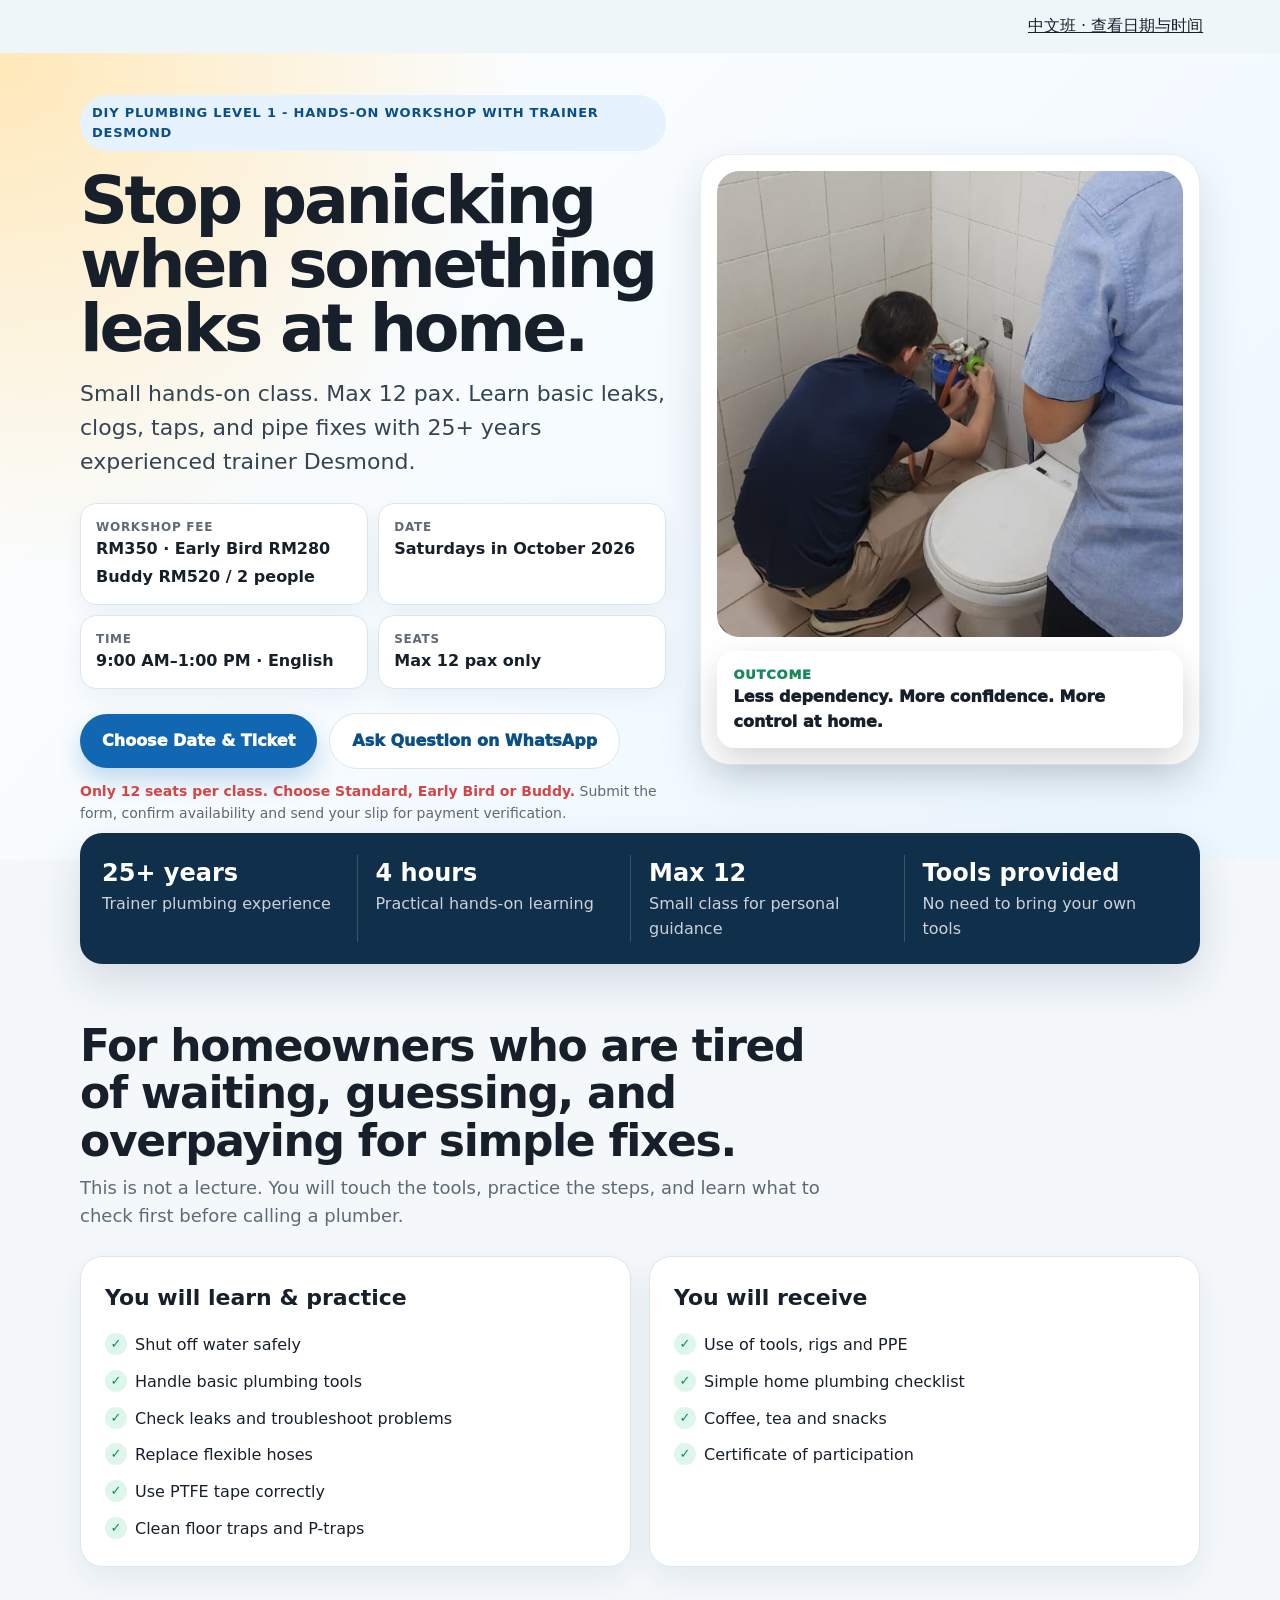
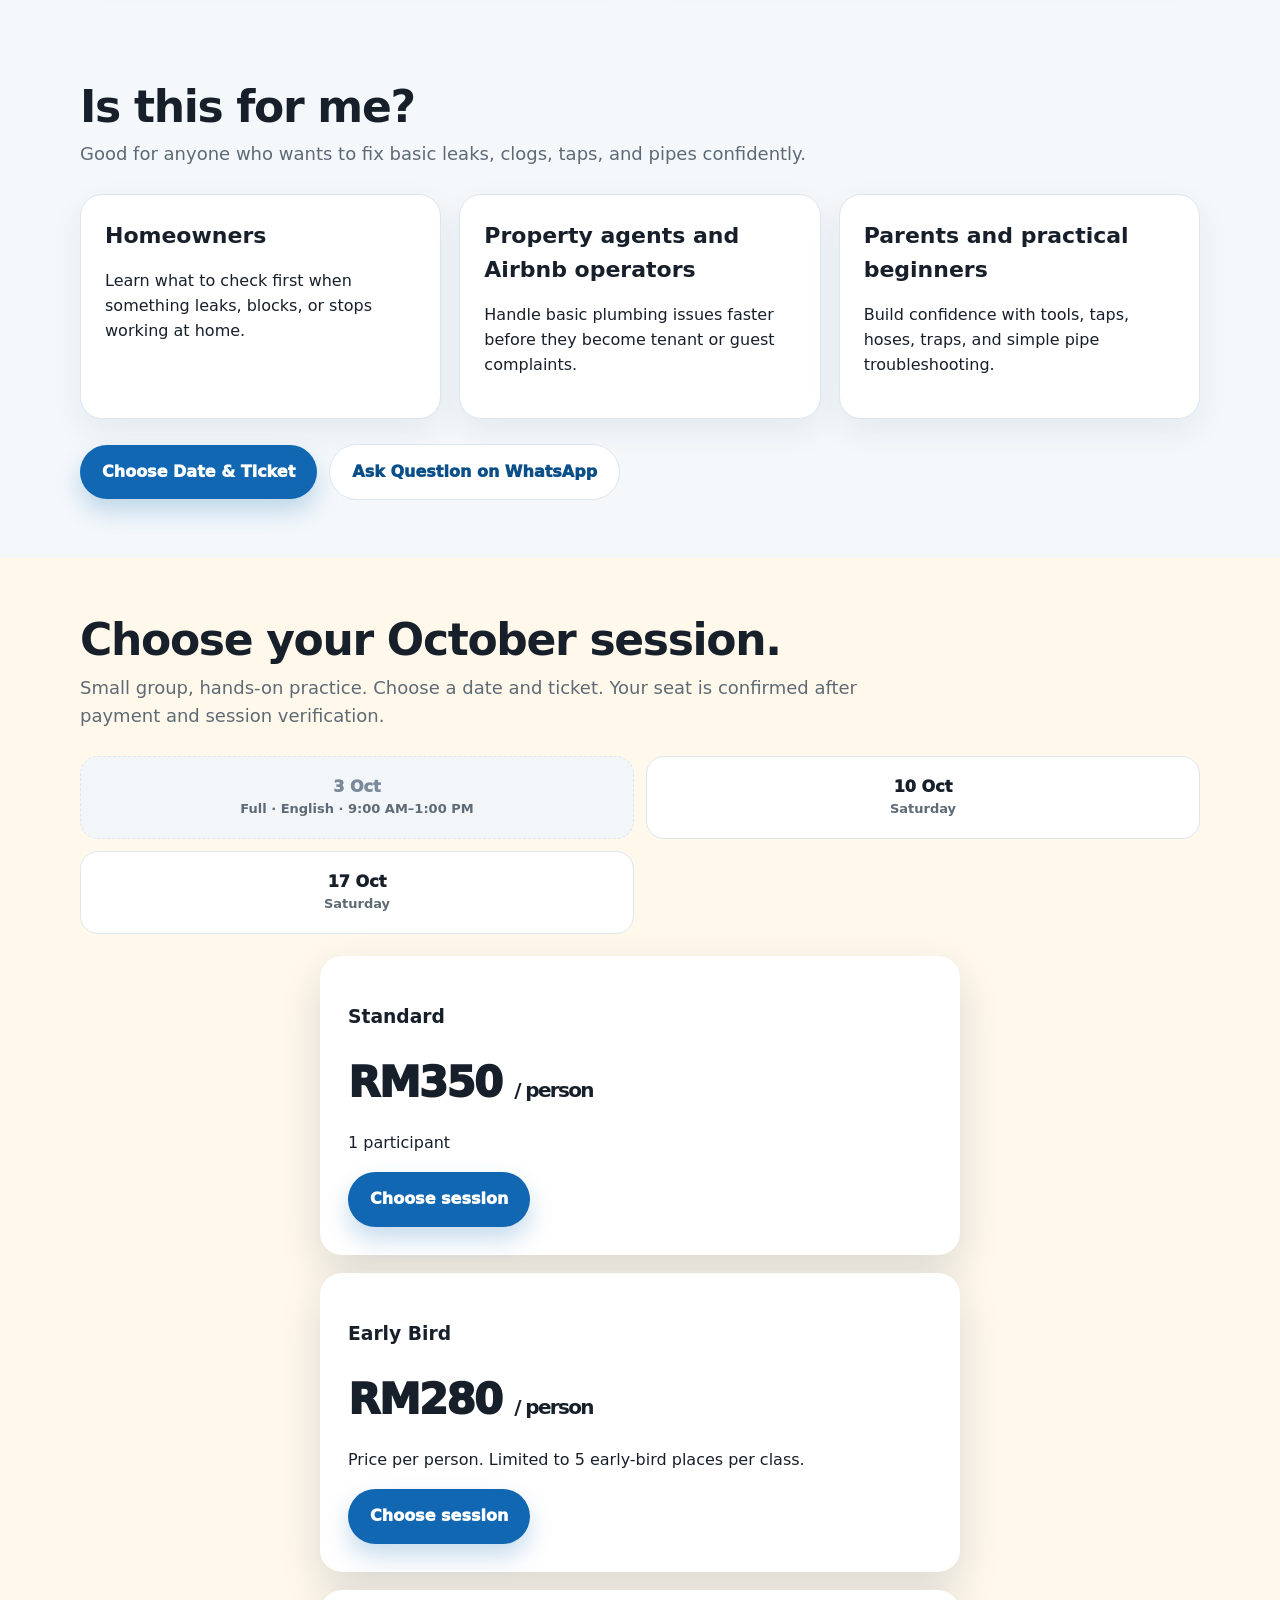
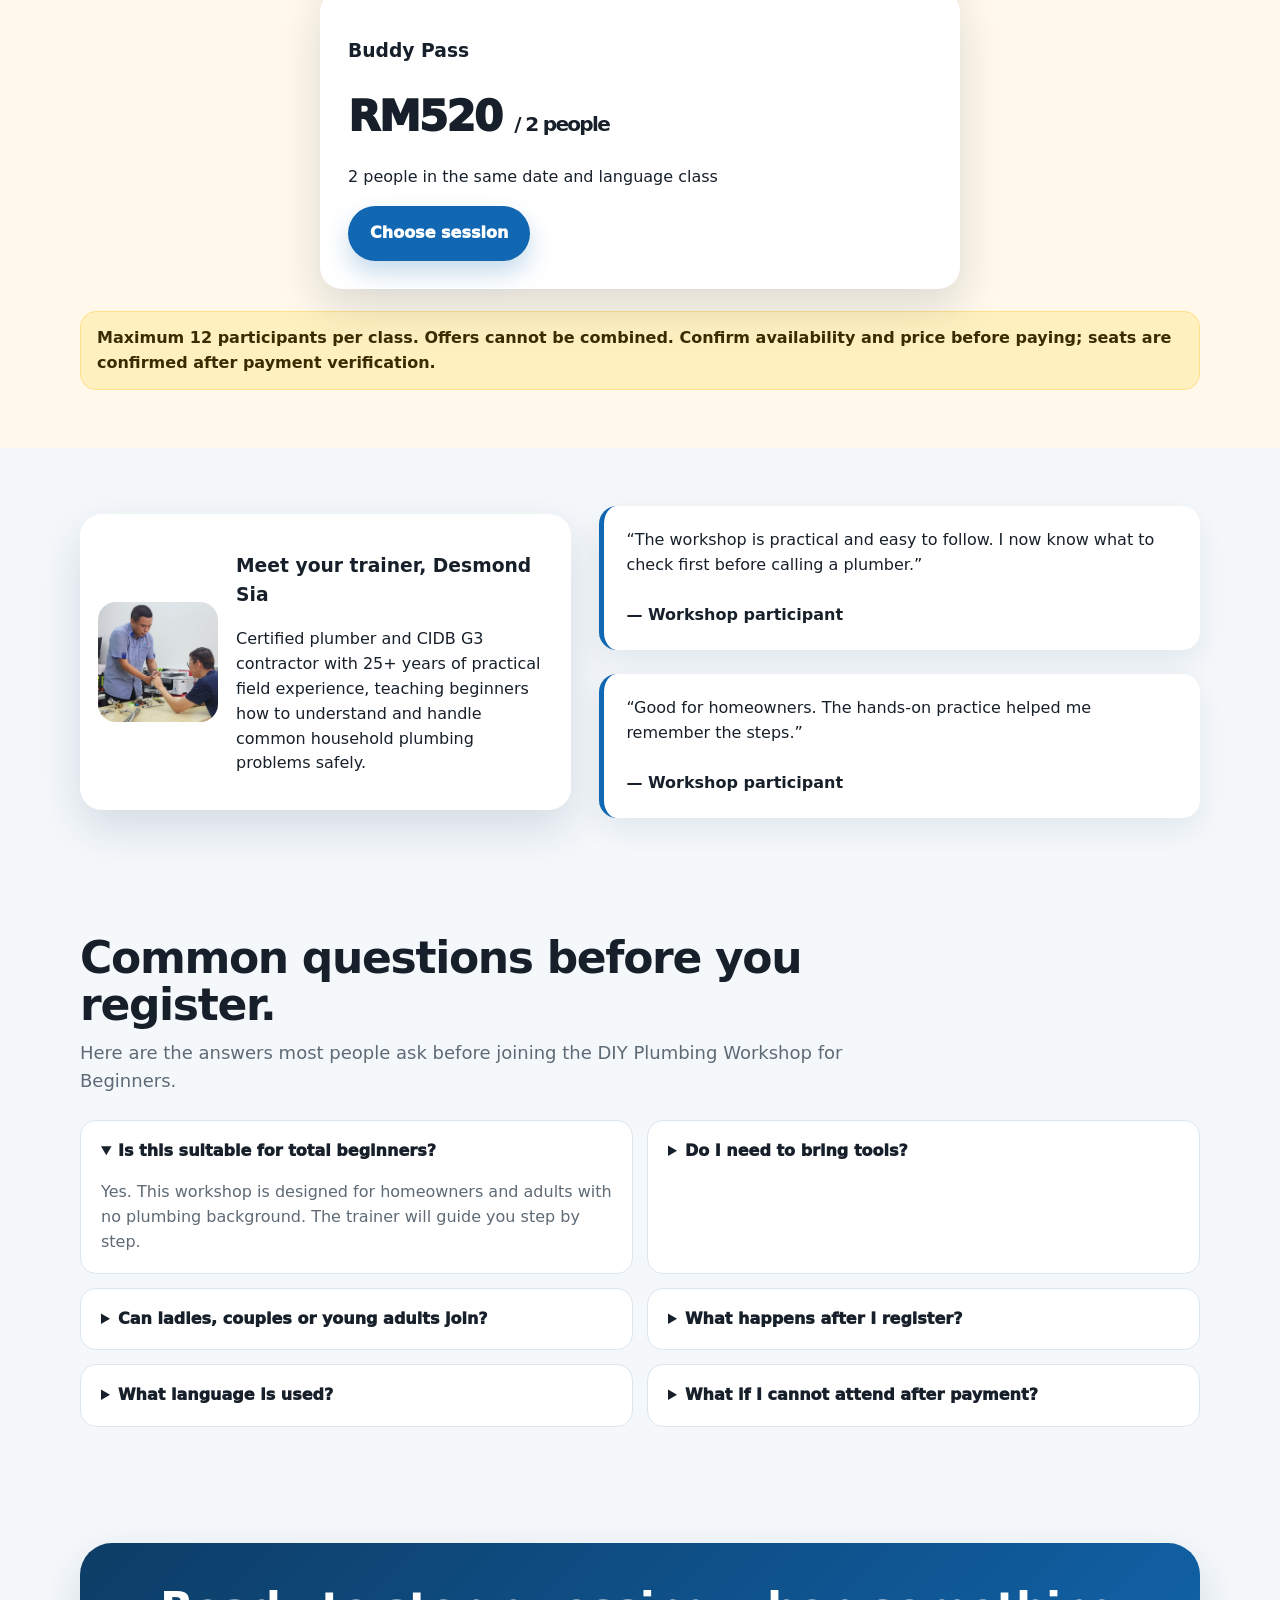
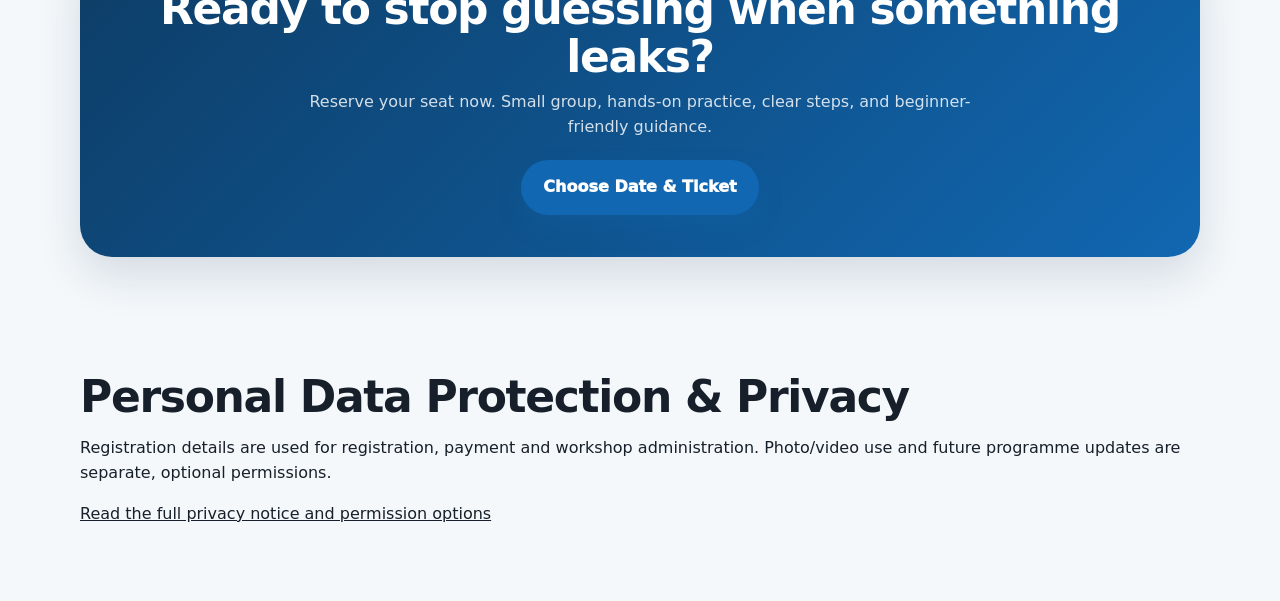
==== index.html @ 3b6a44e8 "Mark October 3 classes full and disable new registrations" ====
<!doctype html>
<html lang="en">
<head>
  <meta charset="utf-8">
  <meta name="viewport" content="width=device-width, initial-scale=1">
  <title>DIY Plumbing Workshop for Beginners in PJ | Hands-On Home Repair Class</title>
  <meta name="description" content="Learn to fix common home plumbing problems in a 4-hour hands-on DIY Plumbing Workshop in Damansara Damai, PJ. Beginner-friendly, small class, tools provided.">

  <meta property="og:title" content="DIY Plumbing Workshop for Beginners in PJ">
  <meta property="og:description" content="Stop panicking when something leaks at home. Learn common home plumbing fixes in a practical 4-hour hands-on workshop.">
  <meta property="og:type" content="website">
  <meta property="og:image" content="hero.jpg">

  <!-- Meta Pixel Code: DIY Plumbing August Meta Ads -->
  <script>
    !function(f,b,e,v,n,t,s)
    {if(f.fbq)return;n=f.fbq=function(){n.callMethod?
    n.callMethod.apply(n,arguments):n.queue.push(arguments)};
    if(!f._fbq)f._fbq=n;n.push=n;n.loaded=!0;n.version='2.0';
    n.queue=[];t=b.createElement(e);t.async=!0;
    t.src=v;s=b.getElementsByTagName(e)[0];
    s.parentNode.insertBefore(t,s)}(window, document,'script',
    'https://connect.facebook.net/en_US/fbevents.js');
    fbq('init', '1644467059955423');
    fbq('track', 'PageView');
    fbq('track', 'ViewContent', {
      content_name: 'DIY Plumbing Workshop October 2026',
      content_category: 'Workshop',
      value: 350,
      currency: 'MYR'
    });
  </script>
  <noscript>
    <img height="1" width="1" style="display:none"
      src="https://www.facebook.com/tr?id=1644467059955423&ev=PageView&noscript=1">
  </noscript>
  <!-- End Meta Pixel Code -->

  <style>
    :root {
      --ink: #17202a;
      --muted: #5e6a75;
      --blue: #1167b1;
      --blue-dark: #0b4f89;
      --yellow: #ffc857;
      --green: #168a5b;
      --cream: #fff8eb;
      --soft: #f4f8fb;
      --line: #dce6ee;
      --danger: #d64545;
      --shadow: 0 18px 45px rgba(14, 44, 69, .14);
      --radius: 22px;
    }

    * { box-sizing: border-box; }
    html { scroll-behavior: smooth; }

    body {
      margin: 0;
      font-family: Inter, ui-sans-serif, system-ui, -apple-system, BlinkMacSystemFont, "Segoe UI", sans-serif;
      color: var(--ink);
      background: var(--soft);
      line-height: 1.55;
    }

    a { color: inherit; }

    .wrap {
      width: min(1120px, calc(100% - 36px));
      margin: 0 auto;
    }

    .hero {
      background:
        radial-gradient(circle at top left, rgba(255, 200, 87, .42), transparent 35%),
        linear-gradient(135deg, #ffffff 0%, #ecf7ff 100%);
      padding: 42px 0 34px;
    }

    .hero-grid {
      display: grid;
      grid-template-columns: 1.08fr .92fr;
      gap: 34px;
      align-items: center;
    }

    .eyebrow {
      display: inline-flex;
      gap: 8px;
      align-items: center;
      padding: 8px 12px;
      border-radius: 999px;
      background: #e6f3ff;
      color: var(--blue-dark);
      font-weight: 900;
      font-size: 13px;
      text-transform: uppercase;
      letter-spacing: .06em;
    }

    h1 {
      font-size: clamp(39px, 5.2vw, 68px);
      line-height: .96;
      margin: 18px 0 16px;
      letter-spacing: -.05em;
    }

    .lead {
      color: #354452;
      font-size: clamp(18px, 2.2vw, 22px);
      margin: 0 0 22px;
      max-width: 680px;
    }

    .quick-facts {
      display: grid;
      grid-template-columns: repeat(2, minmax(0, 1fr));
      gap: 10px;
      margin: 24px 0;
    }

    .fact {
      background: white;
      border: 1px solid var(--line);
      padding: 14px 15px;
      border-radius: 16px;
      font-weight: 900;
      box-shadow: 0 8px 24px rgba(12, 55, 92, .06);
    }

    .fact span {
      display: block;
      font-size: 12px;
      color: var(--muted);
      font-weight: 800;
      text-transform: uppercase;
      letter-spacing: .06em;
    }

    .cta-row {
      display: flex;
      flex-wrap: wrap;
      gap: 12px;
      align-items: center;
    }

    .btn {
      display: inline-flex;
      align-items: center;
      justify-content: center;
      border: 0;
      border-radius: 999px;
      padding: 15px 22px;
      text-decoration: none;
      font-weight: 950;
      box-shadow: 0 12px 24px rgba(17, 103, 177, .24);
      transition: transform .15s ease, box-shadow .15s ease;
      cursor: pointer;
    }

    .btn:hover {
      transform: translateY(-1px);
      box-shadow: 0 16px 28px rgba(17, 103, 177, .3);
    }

    .btn-primary {
      background: var(--blue);
      color: white;
    }

    .btn-secondary {
      background: white;
      color: var(--blue-dark);
      border: 1px solid var(--line);
      box-shadow: none;
    }

    .microcopy {
      color: var(--muted);
      font-size: 14px;
      margin-top: 12px;
    }

    .microcopy strong { color: var(--danger); }

    .hero-card {
      background: white;
      border-radius: 30px;
      padding: 16px;
      box-shadow: var(--shadow);
      border: 1px solid rgba(17, 103, 177, .1);
      overflow: visible;
    }

    .hero-card img {
      width: 100%;
      display: block;
      border-radius: 22px;
      aspect-ratio: 1 / 1;
      object-fit: cover;
    }

    .seat-badge {
      background: rgba(255, 255, 255, .96);
      border-radius: 18px;
      padding: 14px 16px;
      margin-top: 14px;
      width: 100%;
      box-shadow: 0 14px 35px rgba(0, 0, 0, .16);
      font-weight: 950;
    }

    .seat-badge span {
      color: var(--green);
      display: block;
      font-size: 13px;
      text-transform: uppercase;
      letter-spacing: .06em;
    }

    section { padding: 58px 0; }

    .section-title {
      max-width: 780px;
      margin-bottom: 26px;
    }

    h2 {
      font-size: clamp(29px, 3.6vw, 44px);
      line-height: 1.08;
      margin: 0 0 10px;
      letter-spacing: -.03em;
    }

    .sub {
      color: var(--muted);
      font-size: 18px;
      margin: 0;
    }

    .proof-strip {
      margin-top: -26px;
      position: relative;
      z-index: 2;
    }

    .proof-box {
      background: #102f4b;
      color: white;
      border-radius: var(--radius);
      padding: 22px;
      display: grid;
      grid-template-columns: repeat(4, 1fr);
      gap: 18px;
      box-shadow: var(--shadow);
    }

    .proof-item {
      border-right: 1px solid rgba(255,255,255,.18);
      padding-right: 14px;
    }

    .proof-item:last-child { border-right: 0; }
    .proof-item strong { display: block; font-size: 24px; }
    .proof-item span { color: rgba(255,255,255,.78); }

    .cards {
      display: grid;
      grid-template-columns: repeat(3, minmax(0, 1fr));
      gap: 18px;
    }

    .card {
      background: white;
      border: 1px solid var(--line);
      border-radius: var(--radius);
      padding: 24px;
      box-shadow: 0 12px 32px rgba(14, 44, 69, .07);
    }

    .card h3 {
      margin: 0 0 10px;
      font-size: 22px;
    }

    .tick-list {
      list-style: none;
      padding: 0;
      margin: 18px 0 0;
      display: grid;
      gap: 12px;
    }

    .tick-list li {
      padding-left: 30px;
      position: relative;
    }

    .tick-list li:before {
      content: "✓";
      position: absolute;
      left: 0;
      top: 0;
      width: 22px;
      height: 22px;
      border-radius: 50%;
      background: #def7ec;
      color: var(--green);
      display: grid;
      place-items: center;
      font-weight: 900;
      font-size: 13px;
    }

    .offer { background: var(--cream); }

    .dates {
      display: grid;
      grid-template-columns: repeat(2, 1fr);
      gap: 12px;
      margin-bottom: 22px;
    }

    .date-card {
      background: white;
      border: 1px solid var(--line);
      border-radius: 18px;
      padding: 18px;
      text-align: center;
      font-weight: 950;
      color: inherit;
      text-decoration: none;
    }

    .date-card span {
      display: block;
      color: var(--muted);
      font-size: 13px;
      font-weight: 700;
    }

    .date-card.is-sold-out {
      background: #f3f6f9;
      color: #7a8a9a;
      border-style: dashed;
      cursor: not-allowed;
      pointer-events: none;
    }

    .sold-out-note {
      display: block;
      margin-top: 8px;
      color: #d04444;
      font-size: 13px;
      font-weight: 950;
    }

    .price-grid {
      display: grid;
      grid-template-columns: 1fr;
      gap: 18px;
      max-width: 640px;
      margin: 0 auto;
    }

    .price {
      background: white;
      border-radius: var(--radius);
      padding: 26px;
      border: 2px solid transparent;
      box-shadow: var(--shadow);
    }

    .price.featured {
      border-color: var(--yellow);
      transform: translateY(-8px);
    }

    .tag {
      display: inline-block;
      background: var(--yellow);
      color: #3b2b00;
      padding: 6px 10px;
      border-radius: 999px;
      font-size: 12px;
      font-weight: 950;
      text-transform: uppercase;
      letter-spacing: .06em;
      margin-bottom: 10px;
    }

    .amount {
      font-size: 42px;
      font-weight: 950;
      letter-spacing: -.04em;
      margin: 4px 0;
    }

    .price-note {
      margin: 22px 0 0;
      color: #3b2b00;
      font-weight: 800;
      background: #fff1bf;
      border: 1px solid #ffe08a;
      padding: 14px 16px;
      border-radius: 16px;
    }

    .split {
      display: grid;
      grid-template-columns: .9fr 1.1fr;
      gap: 28px;
      align-items: center;
    }

    .trainer {
      background: white;
      border-radius: var(--radius);
      padding: 18px;
      display: grid;
      grid-template-columns: 120px 1fr;
      gap: 18px;
      align-items: center;
      box-shadow: var(--shadow);
    }

    .trainer img {
      width: 120px;
      height: 120px;
      border-radius: 18px;
      object-fit: cover;
    }

    .quote {
      background: white;
      border-left: 5px solid var(--blue);
      border-radius: 18px;
      padding: 22px;
      box-shadow: 0 12px 30px rgba(14, 44, 69, .08);
    }

    .faq {
      display: grid;
      grid-template-columns: 1fr 1fr;
      gap: 14px;
    }

    details {
      background: white;
      border: 1px solid var(--line);
      border-radius: 16px;
      padding: 18px 20px;
    }

    summary {
      cursor: pointer;
      font-weight: 950;
    }

    details p {
      color: var(--muted);
      margin-bottom: 0;
    }

    .final-cta {
      background: linear-gradient(135deg, #0d3d66, #1167b1);
      color: white;
      text-align: center;
      border-radius: 32px;
      padding: 42px 24px;
      box-shadow: var(--shadow);
    }

    .final-cta p {
      color: rgba(255,255,255,.82);
      max-width: 700px;
      margin: 0 auto 20px;
    }

    .sticky-mobile { display: none; }
    .sticky-mobile.is-hidden { display: none; }

    @media (max-width: 860px) {
      .hero-grid,
      .split,
      .proof-box,
      .cards,
      .price-grid,
      .faq {
        grid-template-columns: 1fr;
      }

      .quick-facts,
      .dates { grid-template-columns: 1fr 1fr; }

      .proof-item {
        border-right: 0;
        border-bottom: 1px solid rgba(255,255,255,.18);
        padding-bottom: 16px;
      }

      .proof-item:last-child { border-bottom: 0; }
      .price.featured { transform: none; }
      section { padding: 42px 0; }
      body { padding-bottom: 76px; }

      .sticky-mobile {
        display: flex;
        position: fixed;
        z-index: 99;
        left: 12px;
        right: 12px;
        bottom: 12px;
      }

      .sticky-mobile .btn { width: 100%; }
    }

    @media (max-width: 520px) {
      .quick-facts,
      .dates,
      .trainer { grid-template-columns: 1fr; }

      .trainer img {
        width: 100%;
        height: 220px;
      }

      h1 { font-size: 42px; }
    }
  [hidden] { display: none !important; }

    .buddy-fee{display:block;margin-top:4px}
    .learning-cards{grid-template-columns:repeat(2,minmax(0,1fr))}
    .amount small{font-size:clamp(16px,2vw,20px);font-weight:600;white-space:nowrap}
    @media(max-width:980px){.learning-cards{grid-template-columns:1fr}}
  </style>
</head>
<body>
<nav style="padding:14px 6%;background:#eef6fa;text-align:right"><a href="zh/index.html">中文班 · 查看日期与时间</a></nav>

  <header class="hero">
    <div class="wrap hero-grid">
      <div>
        <div class="eyebrow">DIY Plumbing Level 1 - Hands-on workshop with trainer Desmond</div>
        <h1>Stop panicking when something leaks at home.</h1>
        <p class="lead">Small hands-on class. Max 12 pax. Learn basic leaks, clogs, taps, and pipe fixes with 25+ years experienced trainer Desmond.</p>

        <div class="quick-facts">
          <div class="fact"><span>Workshop Fee</span> RM350 · Early Bird RM280<div class="buddy-fee">Buddy RM520 / 2 people</div></div>
          <div class="fact"><span>Date</span> Saturdays in October 2026</div>
          <div class="fact"><span>Time</span> 9:00 AM–1:00 PM · English</div>
          <div class="fact"><span>Seats</span> Max 12 pax only</div>
        </div>

        <div class="cta-row">
          <a class="btn btn-primary js-register" href="register.html?source=hero-cta">Choose Date &amp; Ticket</a>
          <a class="btn btn-secondary" href="https://wa.me/60133083049?text=Hi%2C%20I%20have%20a%20question%20about%20DIY%20Plumbing%20Level%201">Ask Question on WhatsApp</a>
        </div>
        <div class="microcopy"><strong>Only 12 seats per class. Choose Standard, Early Bird or Buddy.</strong> Submit the form, confirm availability and send your slip for payment verification.</div>
      </div>

      <div class="hero-card">
        <img src="hero.jpg" alt="DIY Plumbing workshop hands-on training in Petaling Jaya">
        <div class="seat-badge"><span>Outcome</span> Less dependency. More confidence. More control at home.</div>
      </div>
    </div>
  </header>

  <div class="wrap proof-strip">
    <div class="proof-box">
      <div class="proof-item"><strong>25+ years</strong><span>Trainer plumbing experience</span></div>
      <div class="proof-item"><strong>4 hours</strong><span>Practical hands-on learning</span></div>
      <div class="proof-item"><strong>Max 12</strong><span>Small class for personal guidance</span></div>
      <div class="proof-item"><strong>Tools provided</strong><span>No need to bring your own tools</span></div>
    </div>
  </div>

  <section>
    <div class="wrap">
      <div class="section-title">
        <h2>For homeowners who are tired of waiting, guessing, and overpaying for simple fixes.</h2>
        <p class="sub">This is not a lecture. You will touch the tools, practice the steps, and learn what to check first before calling a plumber.</p>
      </div>

      <div class="cards learning-cards">
        <div class="card">
          <h3>You will learn &amp; practice</h3>
          <ul class="tick-list">
            <li>Shut off water safely</li>
            <li>Handle basic plumbing tools</li>
            <li>Check leaks and troubleshoot problems</li>
            <li>Replace flexible hoses</li>
            <li>Use PTFE tape correctly</li>
            <li>Clean floor traps and P-traps</li>
          </ul>
        </div>

        <div class="card">
          <h3>You will receive</h3>
          <ul class="tick-list">
            <li>Use of tools, rigs and PPE</li>
            <li>Simple home plumbing checklist</li>
            <li>Coffee, tea and snacks</li>
            <li>Certificate of participation</li>
          </ul>
        </div>
      </div>
    </div>
  </section>

  <section>
    <div class="wrap">
      <div class="section-title">
        <h2>Is this for me?</h2>
        <p class="sub">Good for anyone who wants to fix basic leaks, clogs, taps, and pipes confidently.</p>
      </div>

      <div class="cards">
        <div class="card">
          <h3>Homeowners</h3>
          <p>Learn what to check first when something leaks, blocks, or stops working at home.</p>
        </div>

        <div class="card">
          <h3>Property agents and Airbnb operators</h3>
          <p>Handle basic plumbing issues faster before they become tenant or guest complaints.</p>
        </div>

        <div class="card">
          <h3>Parents and practical beginners</h3>
          <p>Build confidence with tools, taps, hoses, traps, and simple pipe troubleshooting.</p>
        </div>
      </div>

      <br>
      <div class="cta-row">
        <a class="btn btn-primary js-register" href="register.html?source=mid-page-cta">Choose Date &amp; Ticket</a>
        <a class="btn btn-secondary" href="https://wa.me/60133083049?text=Hi%2C%20I%20have%20a%20question%20about%20DIY%20Plumbing%20Level%201">Ask Question on WhatsApp</a>
      </div>
    </div>
  </section>


  <section class="offer" id="pricing">
    <div class="wrap">
      <div class="section-title">
        <h2>Choose your October session.</h2>
        <p class="sub">Small group, hands-on practice. Choose a date and ticket. Your seat is confirmed after payment and session verification.</p>
      </div>

      <div class="dates">
        <div class="date-card is-sold-out" aria-disabled="true">3 Oct <span>Full · English · 9:00 AM–1:00 PM</span></div>
        <a class="date-card js-register" href="register.html?source=date-card&amp;session=L1-20261010-EN">10 Oct <span>Saturday</span></a>
        <a class="date-card js-register" href="register.html?session=L1-20261017-EN&amp;source=date-card">17 Oct <span>Saturday</span></a>



      </div>

      <div class="price-grid"><div class="price"><h3>Standard</h3><div class="amount">RM350 <small>/ person</small></div><p>1 participant</p><a class="btn btn-primary js-register" href="register.html?ticket=standard&amp;source=pricing-standard">Choose session</a></div><div class="price"><h3>Early Bird</h3><div class="amount">RM280 <small>/ person</small></div><p>Price per person. Limited to 5 early-bird places per class.</p><a class="btn btn-primary js-register" href="register.html?ticket=early&amp;source=pricing-early">Choose session</a></div><div class="price"><h3>Buddy Pass</h3><div class="amount">RM520 <small>/ 2 people</small></div><p>2 people in the same date and language class</p><a class="btn btn-primary js-register" href="register.html?ticket=buddy&amp;source=pricing-buddy">Choose session</a></div></div>

      <div class="price-note">Maximum 12 participants per class. Offers cannot be combined. Confirm availability and price before paying; seats are confirmed after payment verification.</div>
    </div>
  </section>

  <section>
    <div class="wrap split">
      <div class="trainer">
        <img src="desmond.jpg" alt="Trainer Desmond Sia, certified plumber">
        <div>
          <h3>Meet your trainer, Desmond Sia</h3>
          <p>Certified plumber and CIDB G3 contractor with 25+ years of practical field experience, teaching beginners how to understand and handle common household plumbing problems safely.</p>
        </div>
      </div>

      <div>
        <div class="quote">“The workshop is practical and easy to follow. I now know what to check first before calling a plumber.”<br><br><strong>— Workshop participant</strong></div>
        <br>
        <div class="quote">“Good for homeowners. The hands-on practice helped me remember the steps.”<br><br><strong>— Workshop participant</strong></div>
      </div>
    </div>
  </section>

  <section id="faq">
    <div class="wrap">
      <div class="section-title">
        <h2>Common questions before you register.</h2>
        <p class="sub">Here are the answers most people ask before joining the DIY Plumbing Workshop for Beginners.</p>
      </div>

      <div class="faq">
        <details open>
          <summary>Is this suitable for total beginners?</summary>
          <p>Yes. This workshop is designed for homeowners and adults with no plumbing background. The trainer will guide you step by step.</p>
        </details>

        <details>
          <summary>Do I need to bring tools?</summary>
          <p>No. Tools, practice rigs and basic safety items are provided during the class.</p>
        </details>

        <details>
          <summary>Can ladies, couples or young adults join?</summary>
          <p>Yes. The class is beginner-friendly and suitable for anyone who wants more confidence handling home maintenance.</p>
        </details>

        <details>
          <summary>What happens after I register?</summary>
          <p>You will receive payment instructions and confirmation details for your selected date. Your seat is confirmed after payment verification.</p>
        </details>

        <details>
          <summary>What language is used?</summary>
          <p>Morning classes are in English (9:00 AM–1:00 PM). Separate Mandarin classes run from 2:00–6:00 PM on the same dates.</p>
        </details>

        <details>
          <summary>What if I cannot attend after payment?</summary>
          <p>You may transfer your seat to another person or contact the organiser for available options.</p>
        </details>
      </div>
    </div>
  </section>

  <section>
    <div class="wrap">
      <div class="final-cta">
        <h2>Ready to stop guessing when something leaks?</h2>
        <p>Reserve your seat now. Small group, hands-on practice, clear steps, and beginner-friendly guidance.</p>
        <a class="btn btn-primary js-register" href="register.html?source=final-cta">Choose Date &amp; Ticket</a>
      </div>
    </div>
  </section>

<section id="privacy"><div class="wrap"><h2>Personal Data Protection &amp; Privacy</h2><p>Registration details are used for registration, payment and workshop administration. Photo/video use and future programme updates are separate, optional permissions.</p><p><a href="register.html#pdpa-heading">Read the full privacy notice and permission options</a></p></div></section>
  <div class="sticky-mobile">
    <a class="btn btn-primary js-register" href="register.html?source=sticky-mobile">Choose Date &amp; Ticket</a>
  </div>

  <script>
    document.querySelectorAll('.js-register').forEach(function(button) {
      button.addEventListener('click', function() {
        if (typeof gtag === 'function') {
          gtag('event', 'click_register', {
            event_category: 'landing_page',
            event_label: button.textContent.trim()
          });
        }
      });
    });

    document.querySelectorAll('details').forEach(function(item) {
      item.addEventListener('toggle', function() {
        if (item.open && typeof gtag === 'function') {
          gtag('event', 'faq_open', {
            event_category: 'landing_page',
            event_label: item.querySelector('summary').textContent.trim()
          });
        }
      });
    });

    const stickyMobile = document.querySelector('.sticky-mobile');
    const heroCard = document.querySelector('.hero-card');
    if (stickyMobile && heroCard && 'IntersectionObserver' in window) {
      const heroObserver = new IntersectionObserver(function(entries) {
        const heroVisible = entries.some(function(entry) {
          return entry.isIntersecting;
        });
        stickyMobile.classList.toggle('is-hidden', heroVisible);
      }, { threshold: 0.05 });

      heroObserver.observe(heroCard);
    }
  </script>

<script src="sessions.js"></script><script src="landing-session.js"></script></body>
</html>
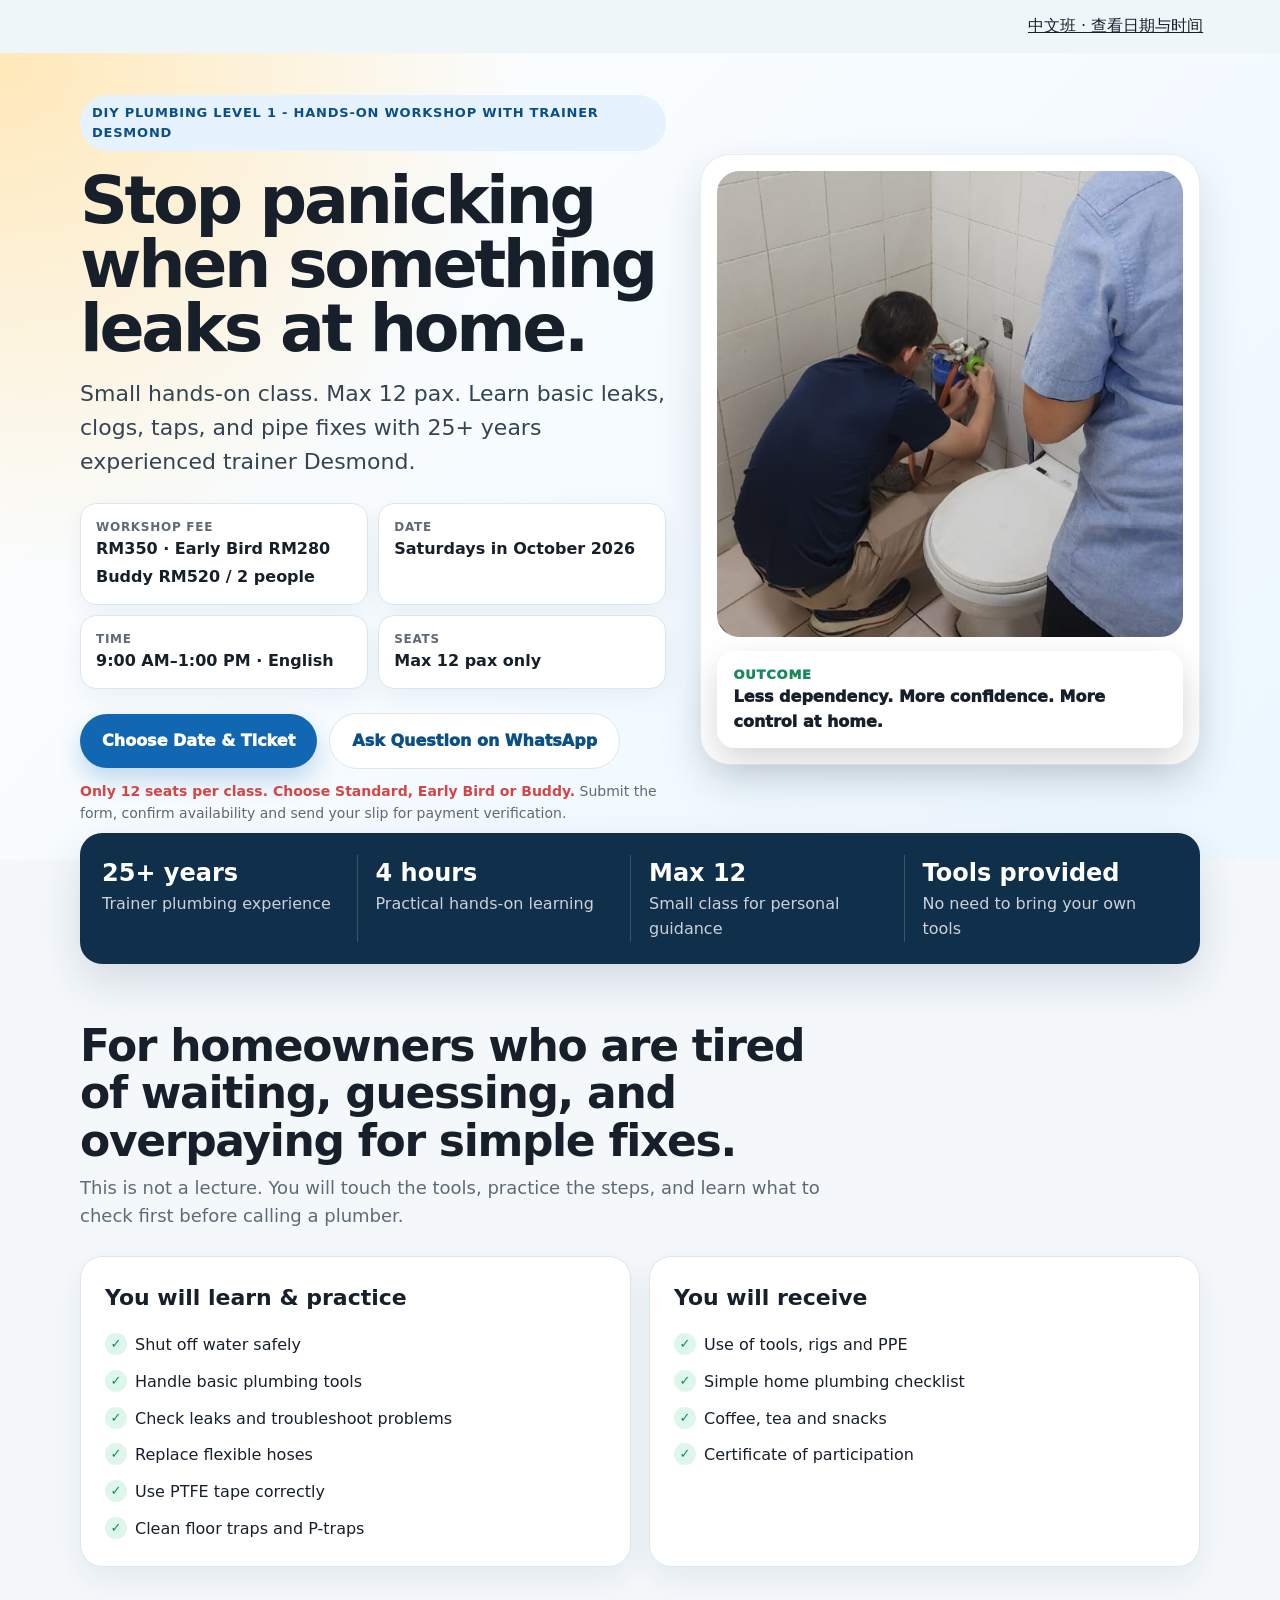
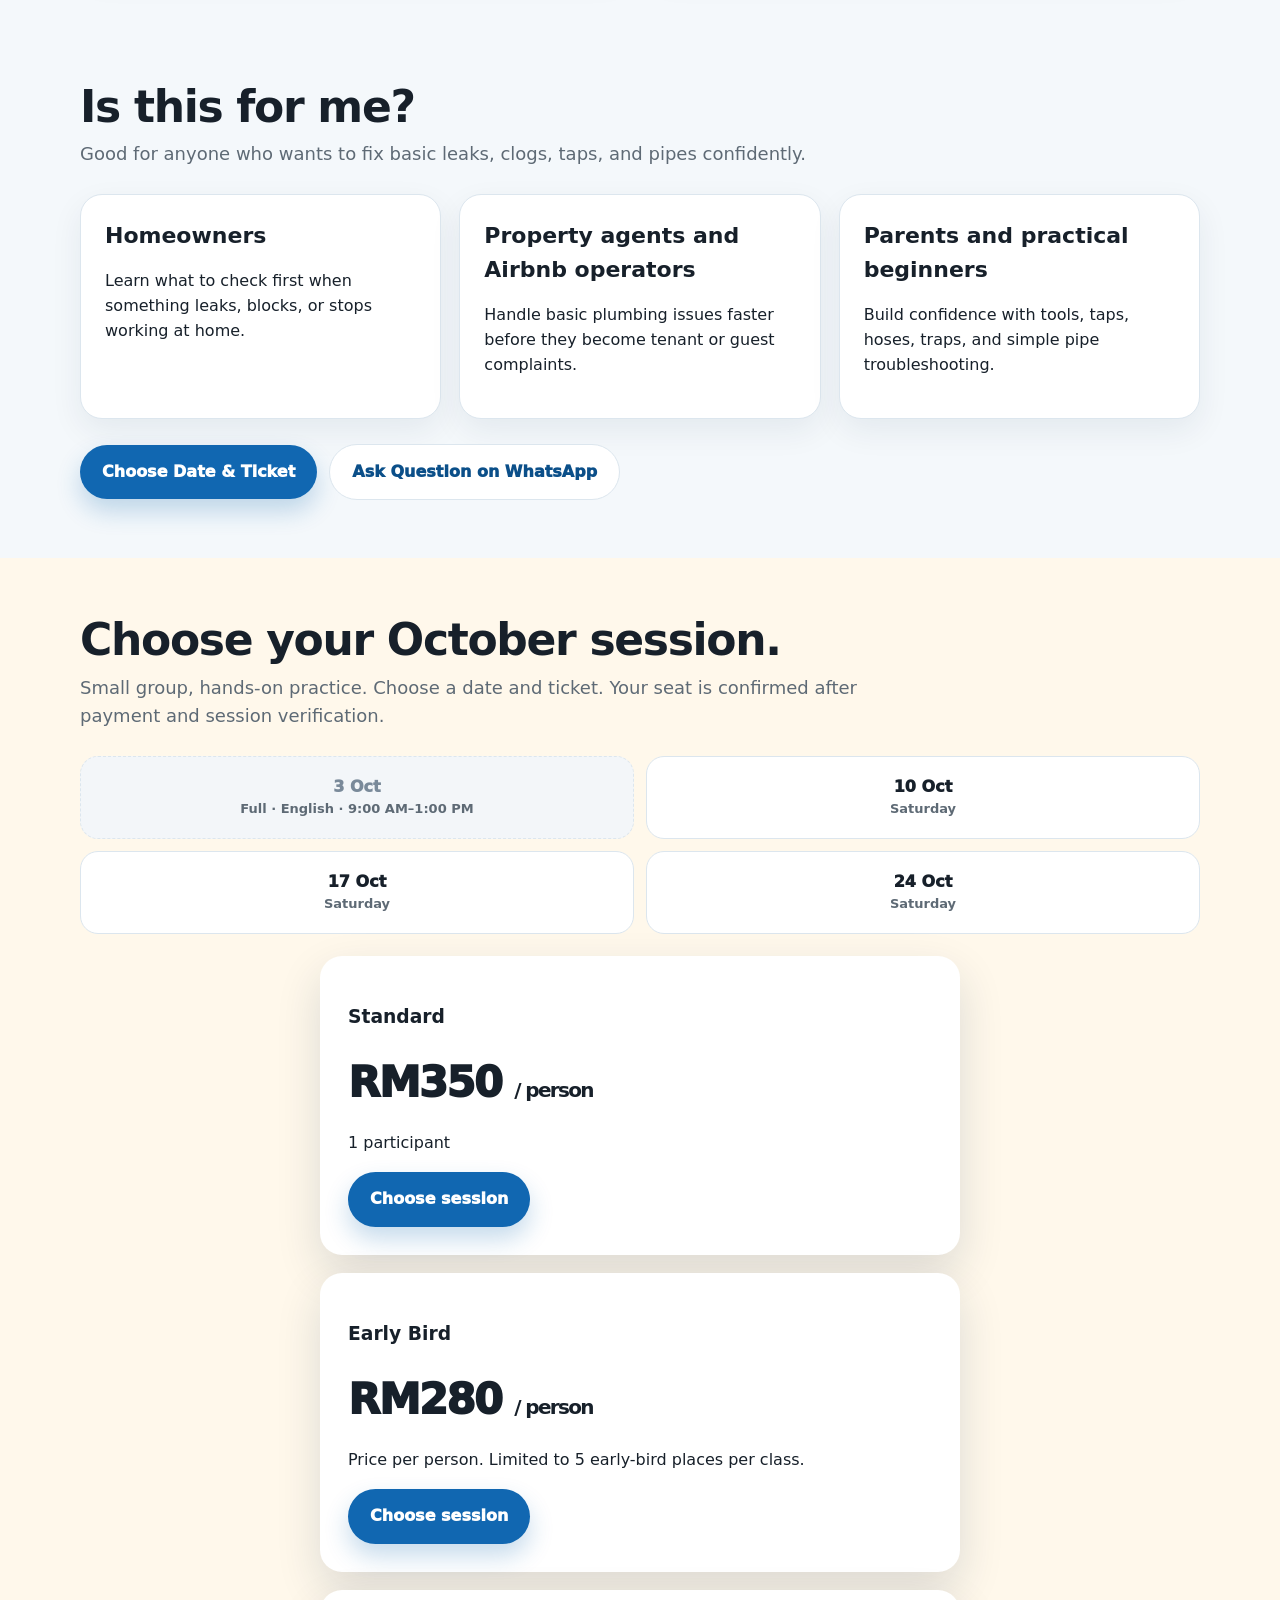
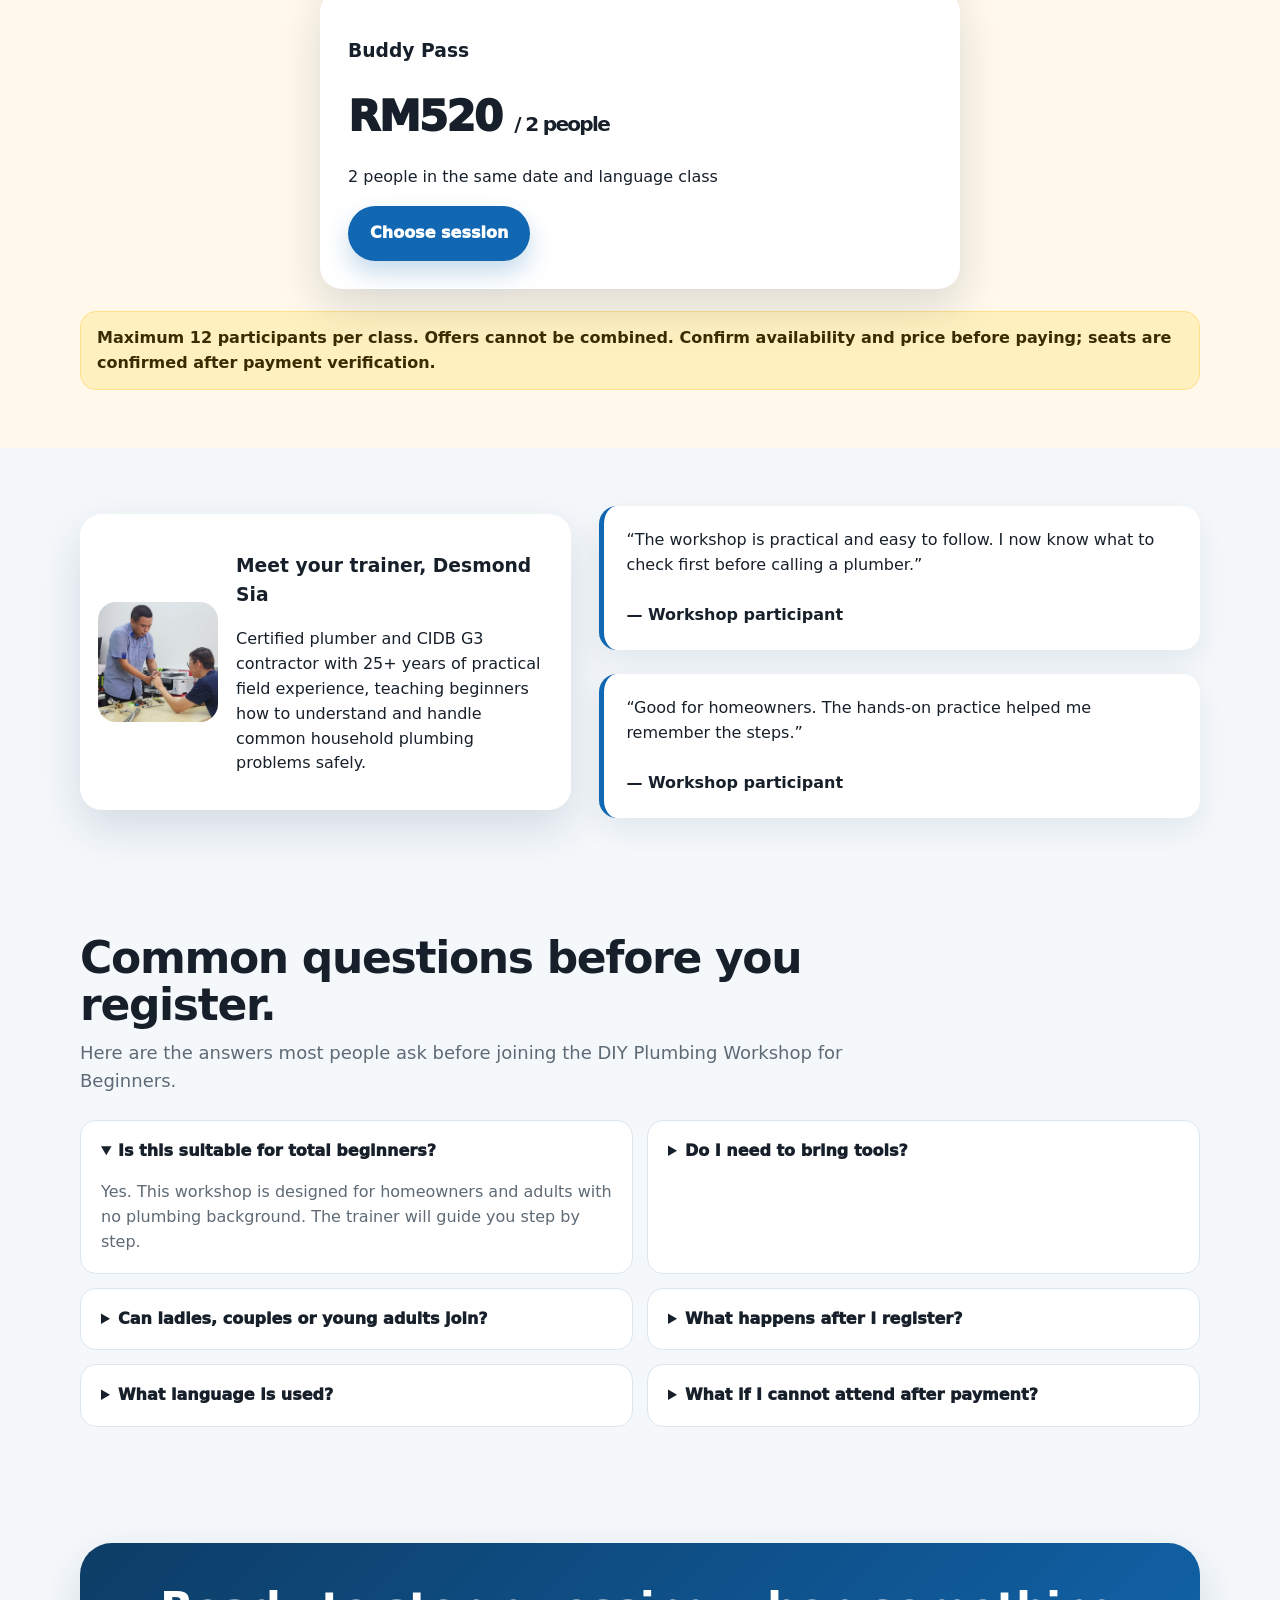
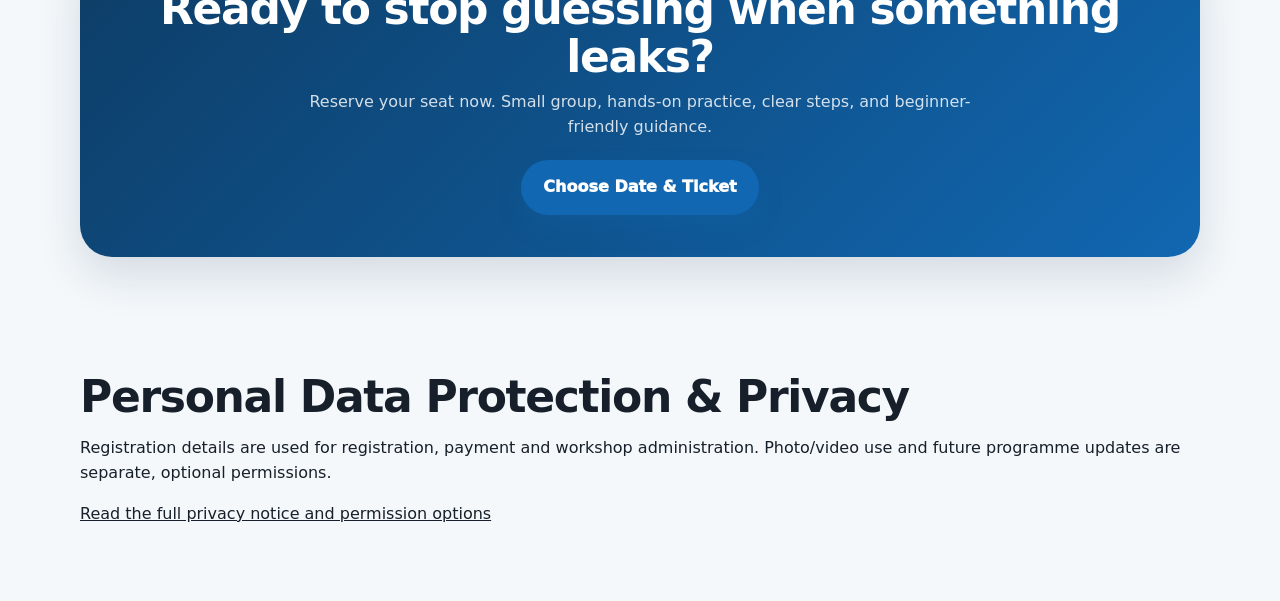
==== commit b92c3a97: "Open October 24 English and Mandarin registration" ====
--- a/index.html
+++ b/index.html
@@ -653,6 +653,7 @@
         <div class="date-card is-sold-out" aria-disabled="true">3 Oct <span>Full · English · 9:00 AM–1:00 PM</span></div>
         <a class="date-card js-register" href="register.html?source=date-card&amp;session=L1-20261010-EN">10 Oct <span>Saturday</span></a>
         <a class="date-card js-register" href="register.html?session=L1-20261017-EN&amp;source=date-card">17 Oct <span>Saturday</span></a>
+        <a class="date-card js-register" href="register.html?session=L1-20261024-EN&amp;source=date-card">24 Oct <span>Saturday</span></a>
 
 
 
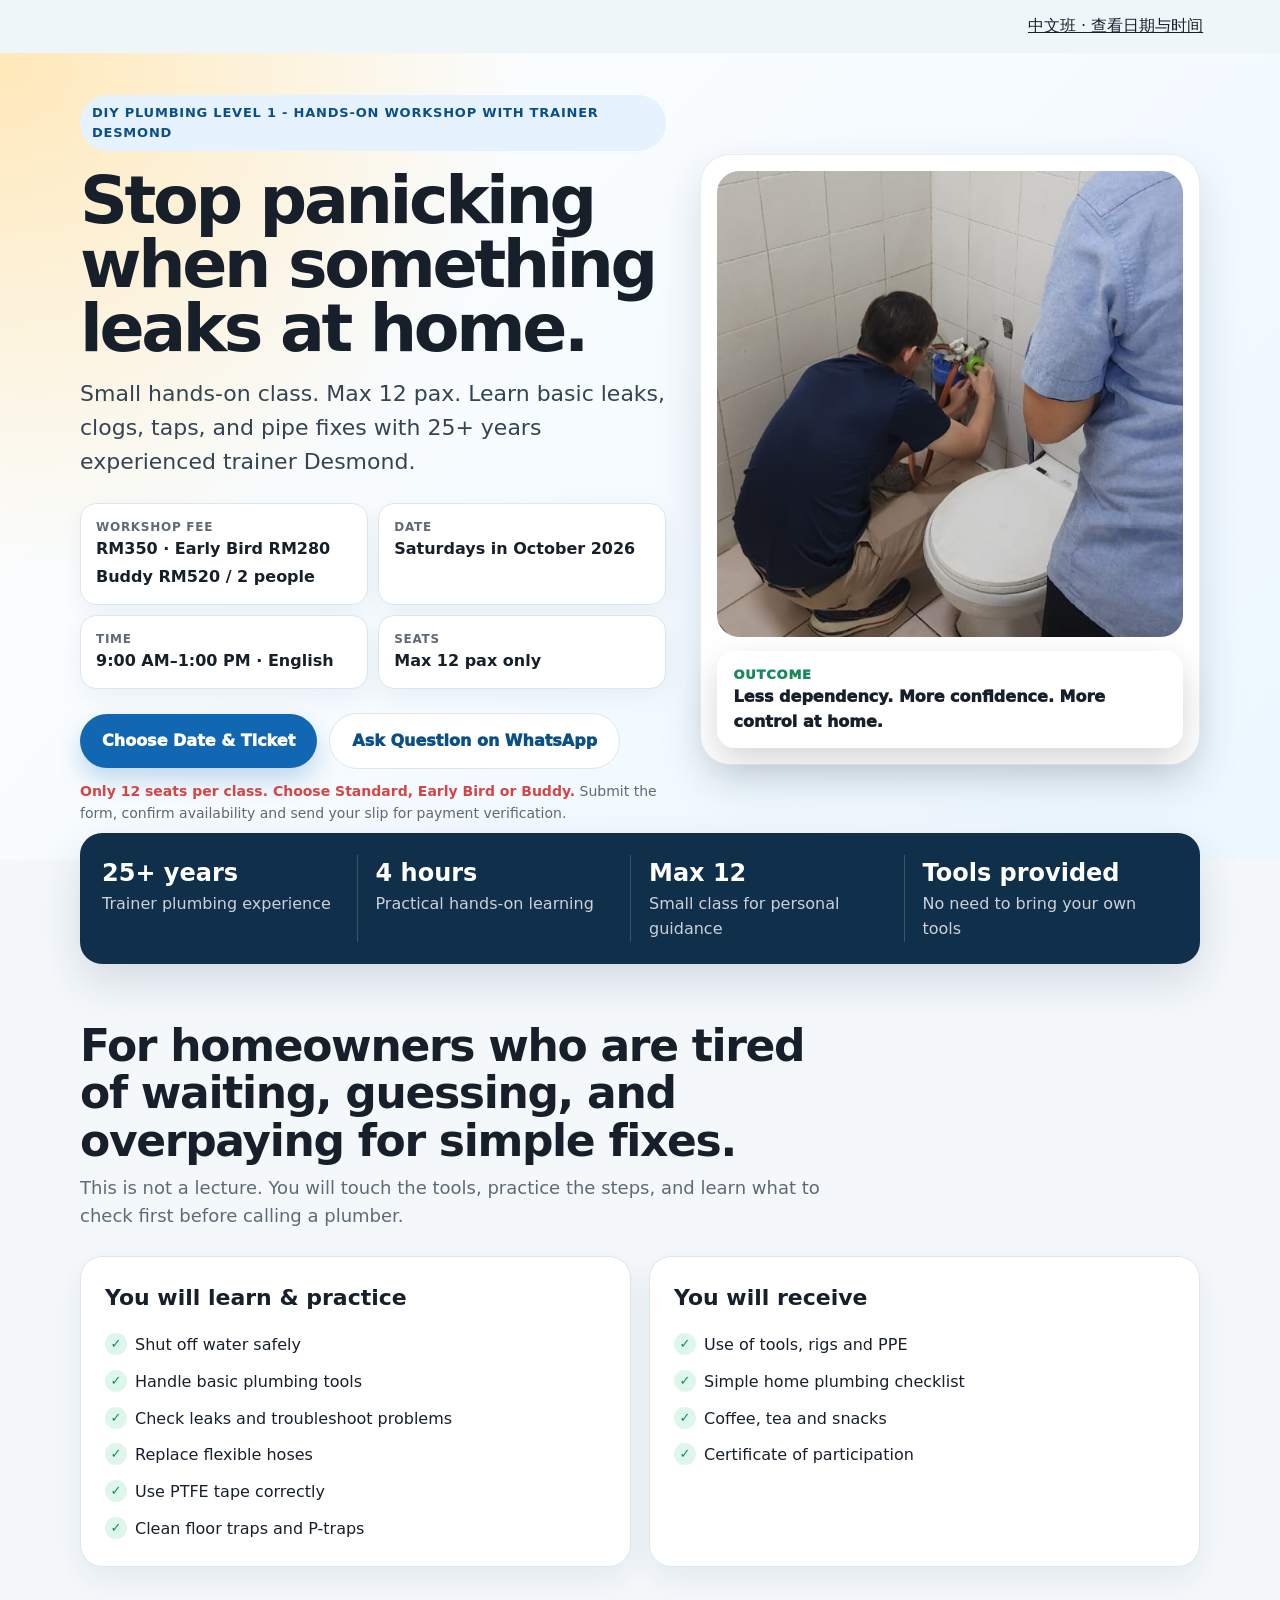
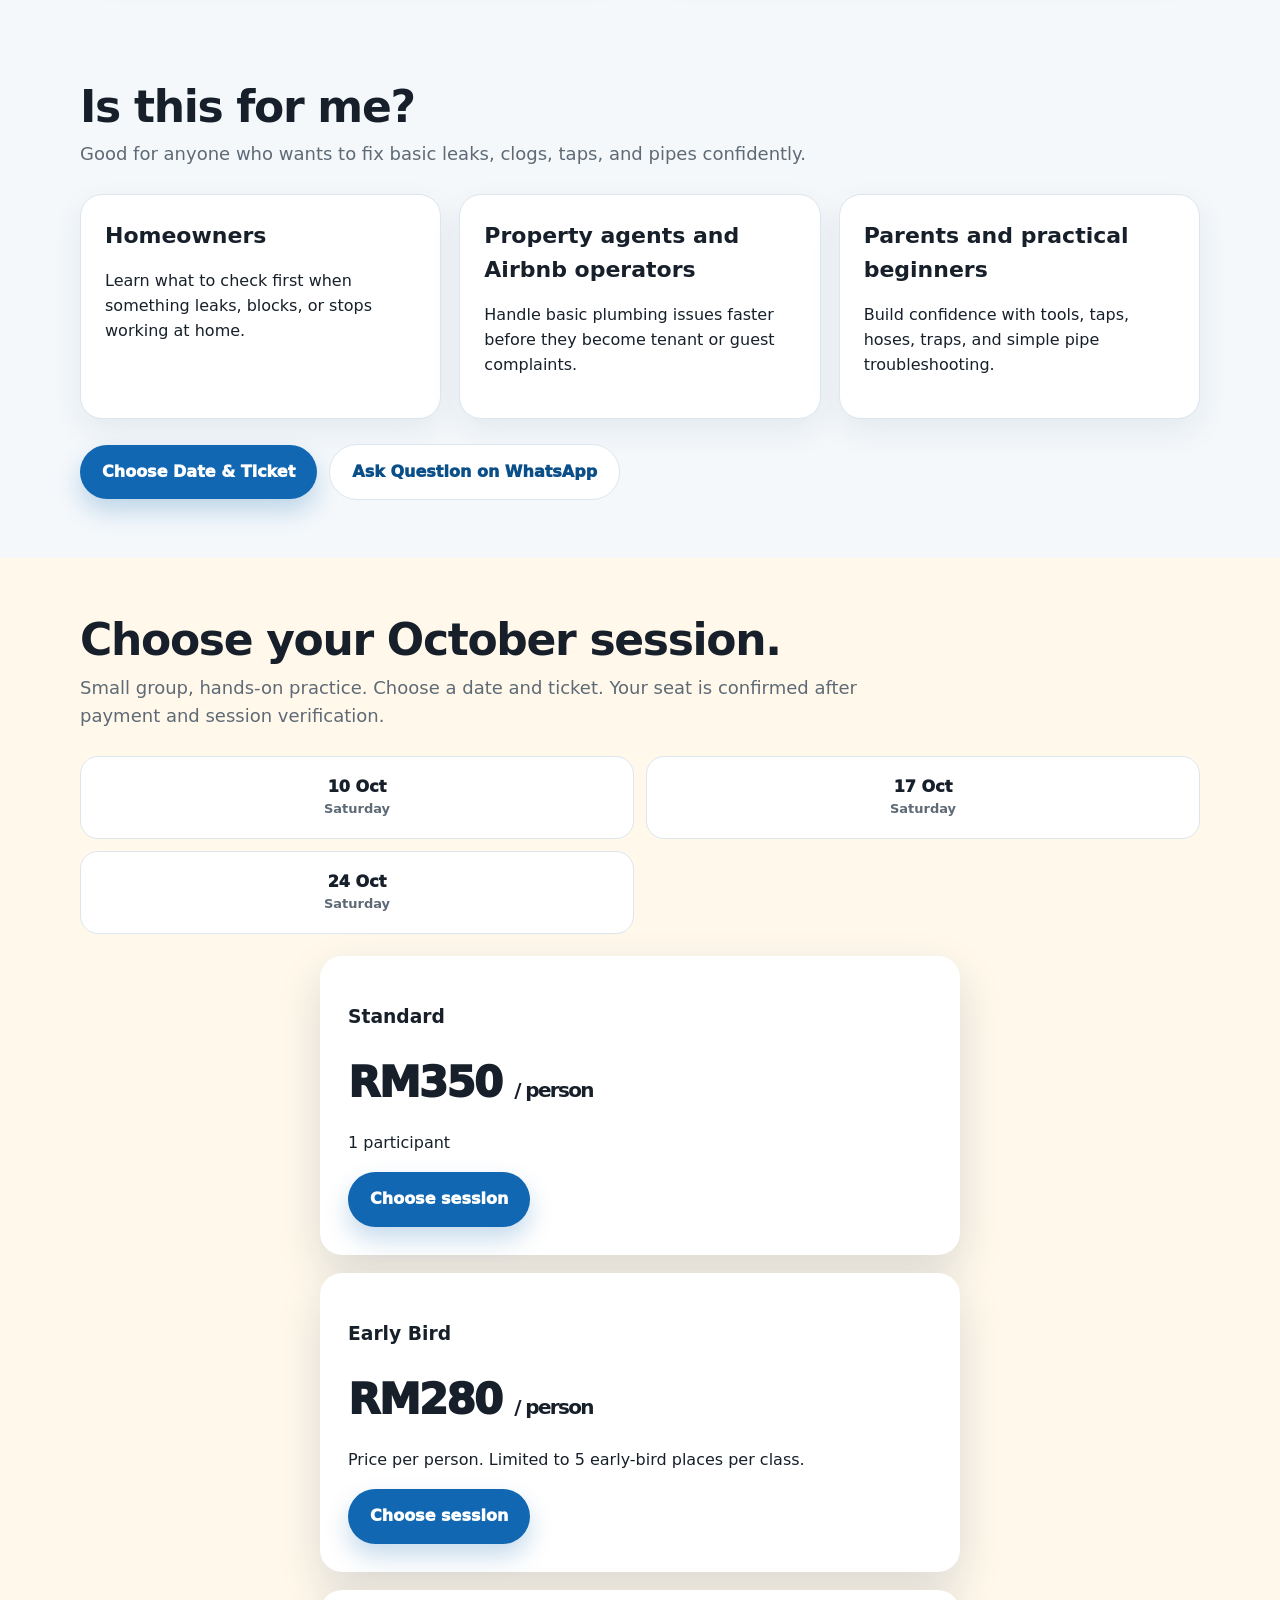
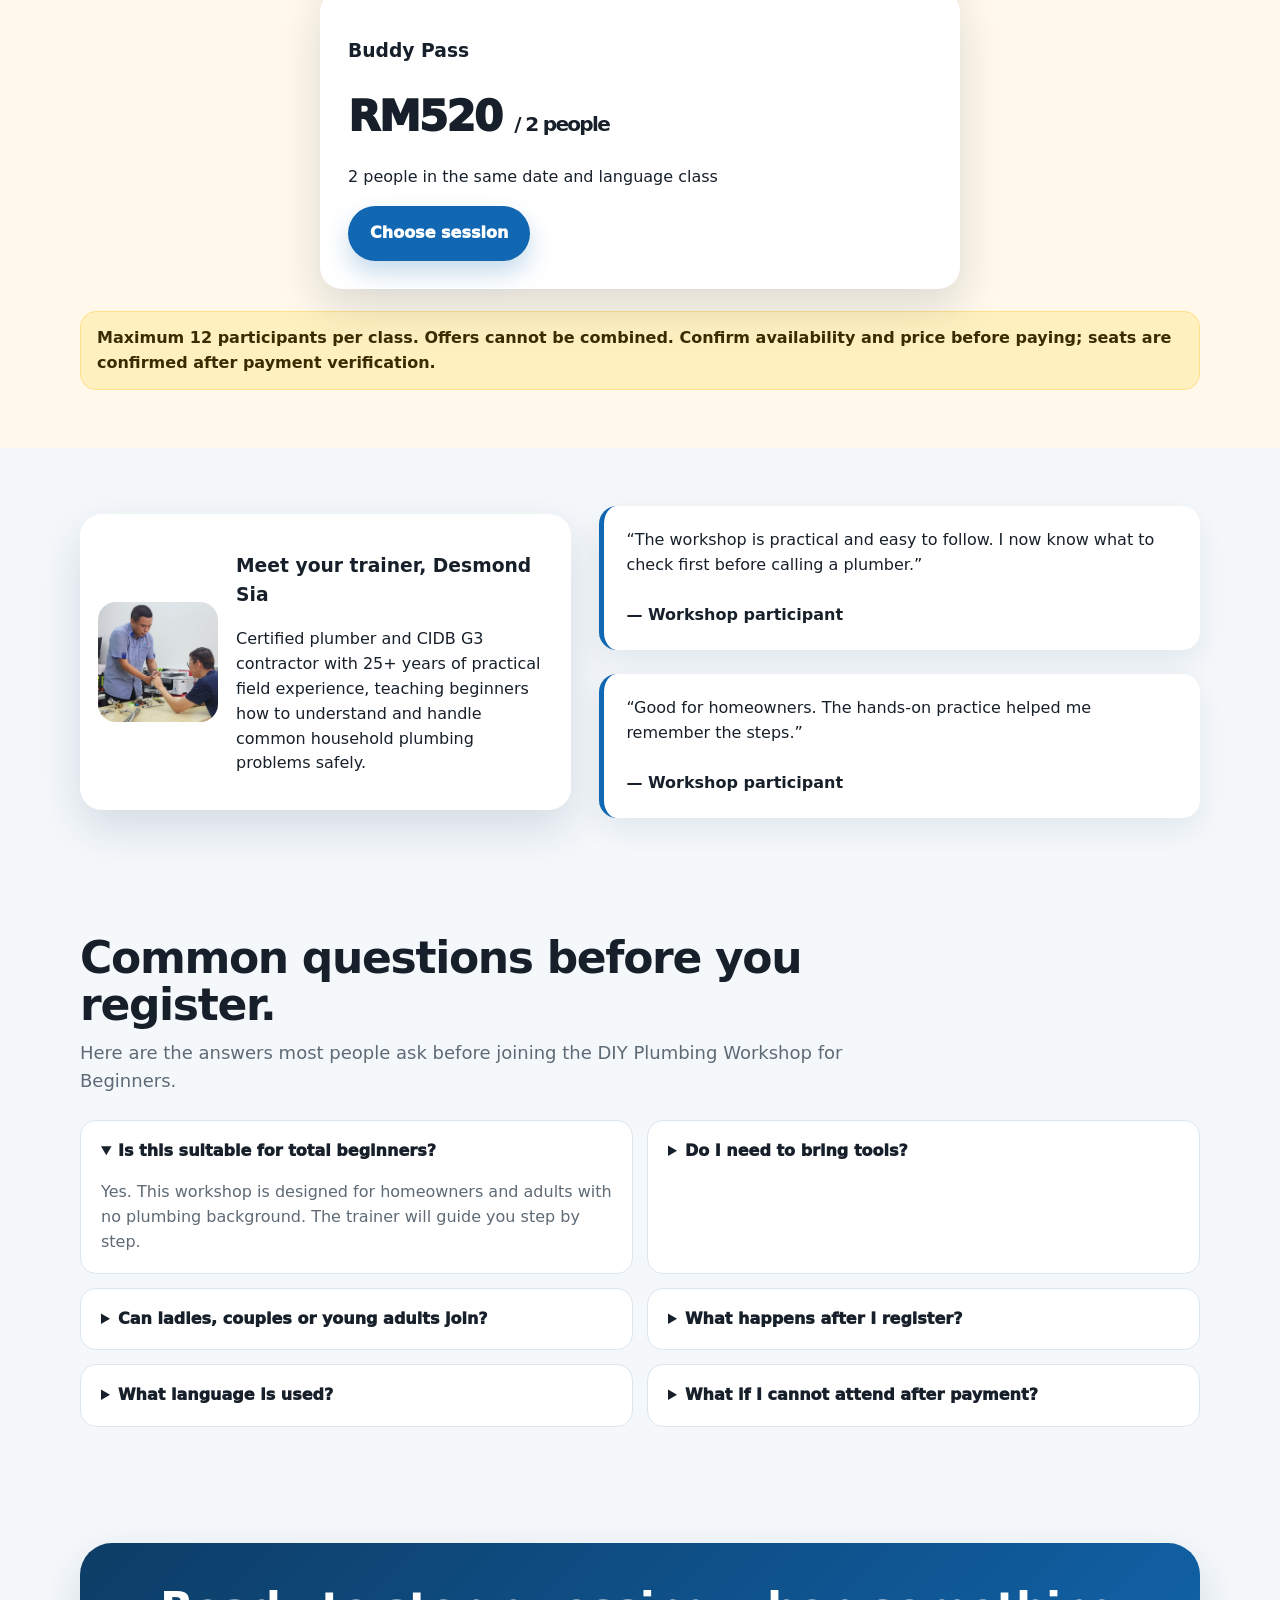
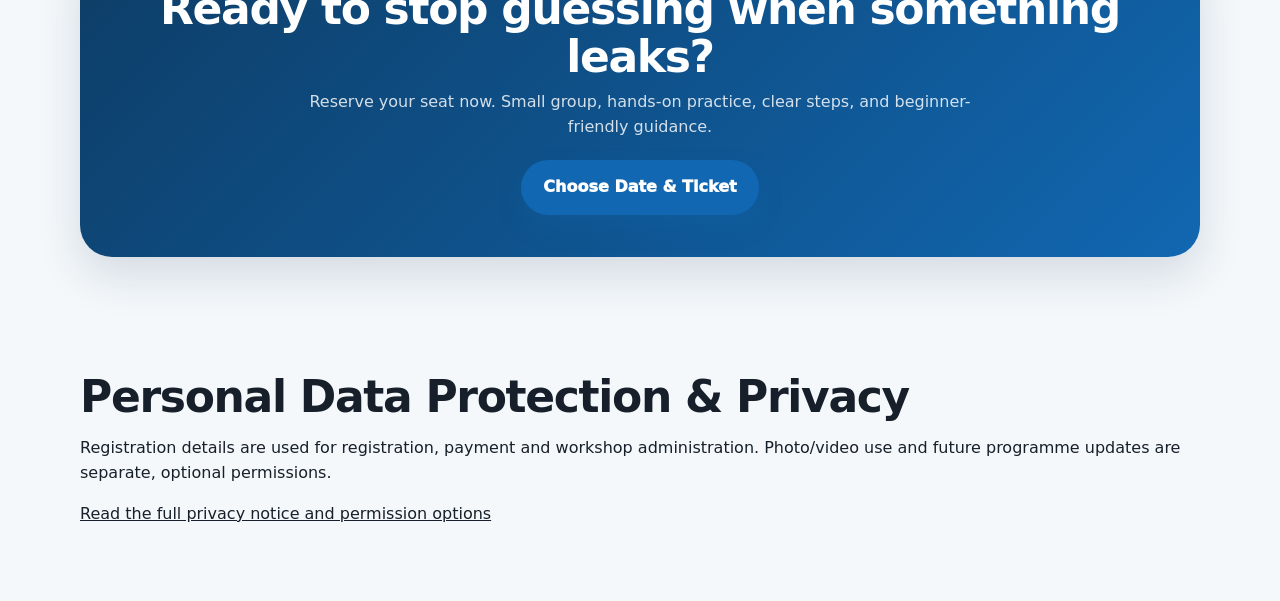
==== commit 3ee1e182: "Remove October 3 from public registration entry points" ====
--- a/index.html
+++ b/index.html
@@ -650,7 +650,7 @@
       </div>
 
       <div class="dates">
-        <div class="date-card is-sold-out" aria-disabled="true">3 Oct <span>Full · English · 9:00 AM–1:00 PM</span></div>
+
         <a class="date-card js-register" href="register.html?source=date-card&amp;session=L1-20261010-EN">10 Oct <span>Saturday</span></a>
         <a class="date-card js-register" href="register.html?session=L1-20261017-EN&amp;source=date-card">17 Oct <span>Saturday</span></a>
         <a class="date-card js-register" href="register.html?session=L1-20261024-EN&amp;source=date-card">24 Oct <span>Saturday</span></a>
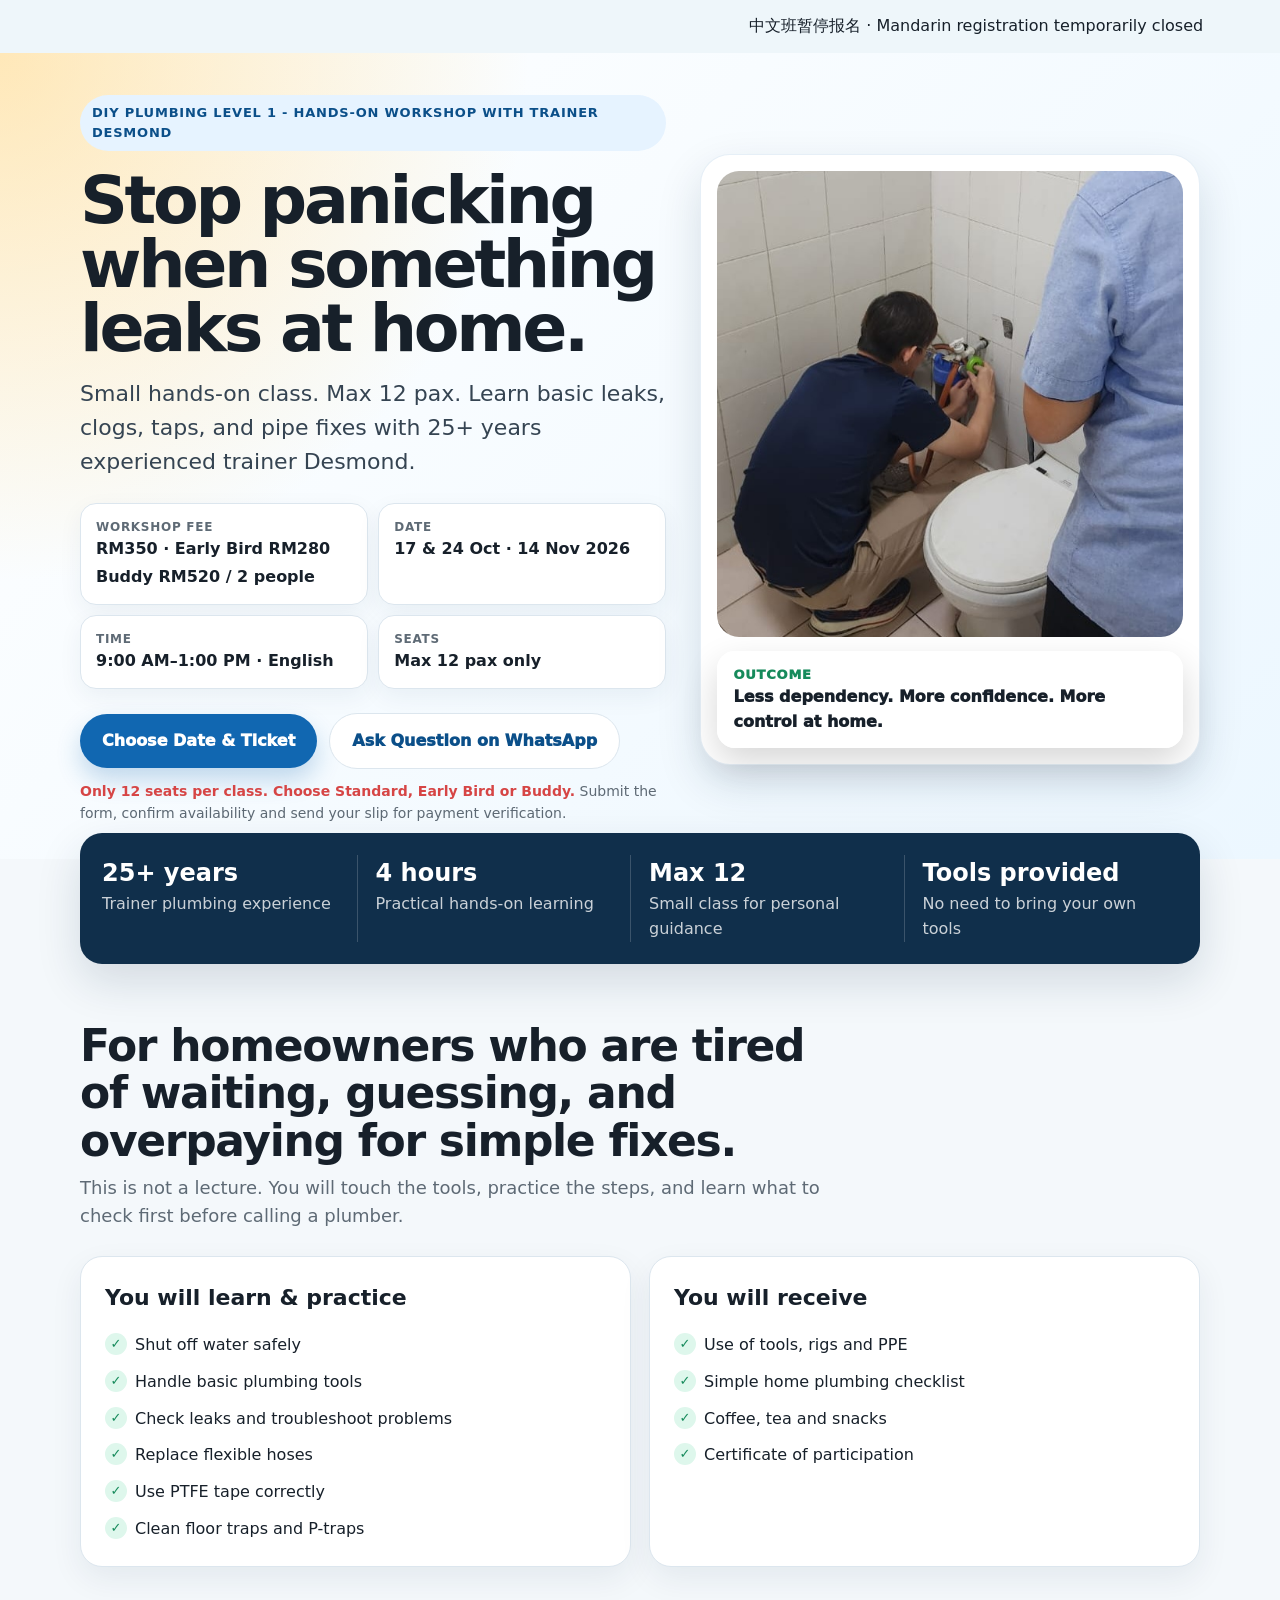
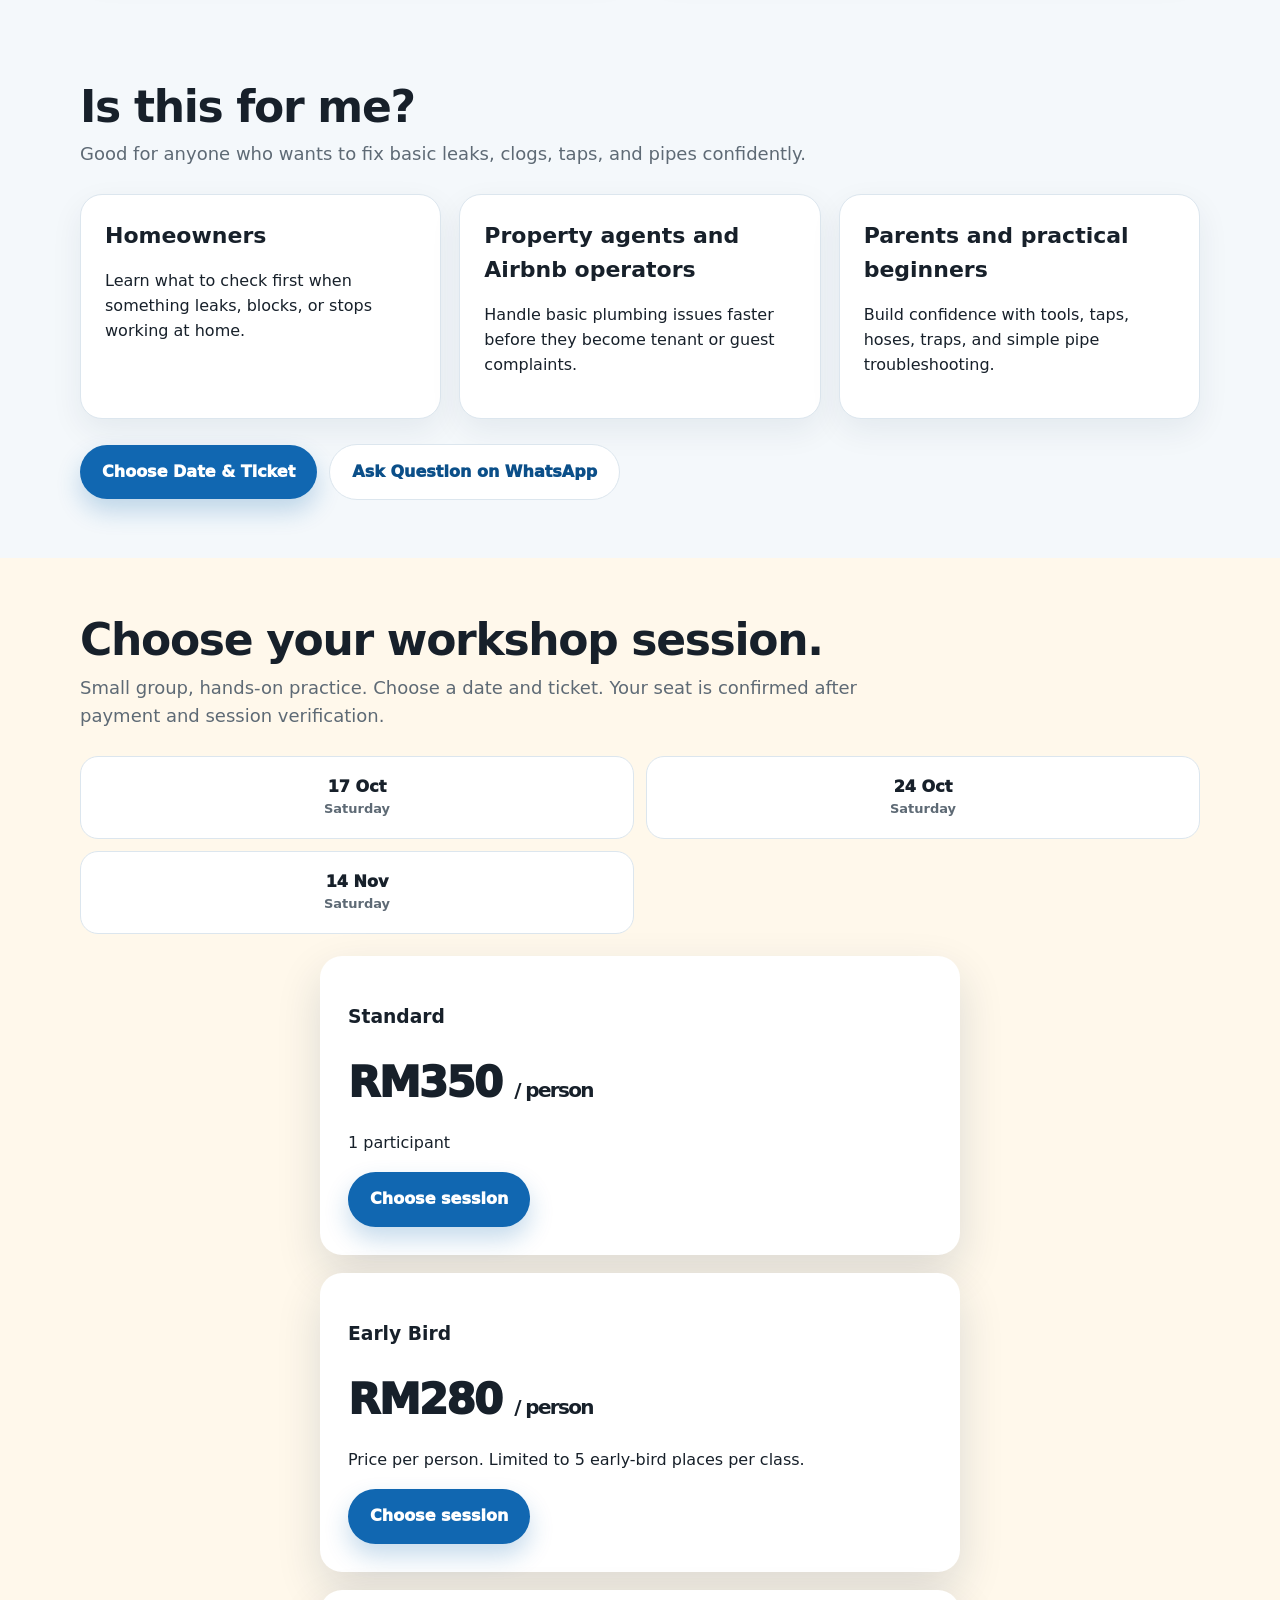
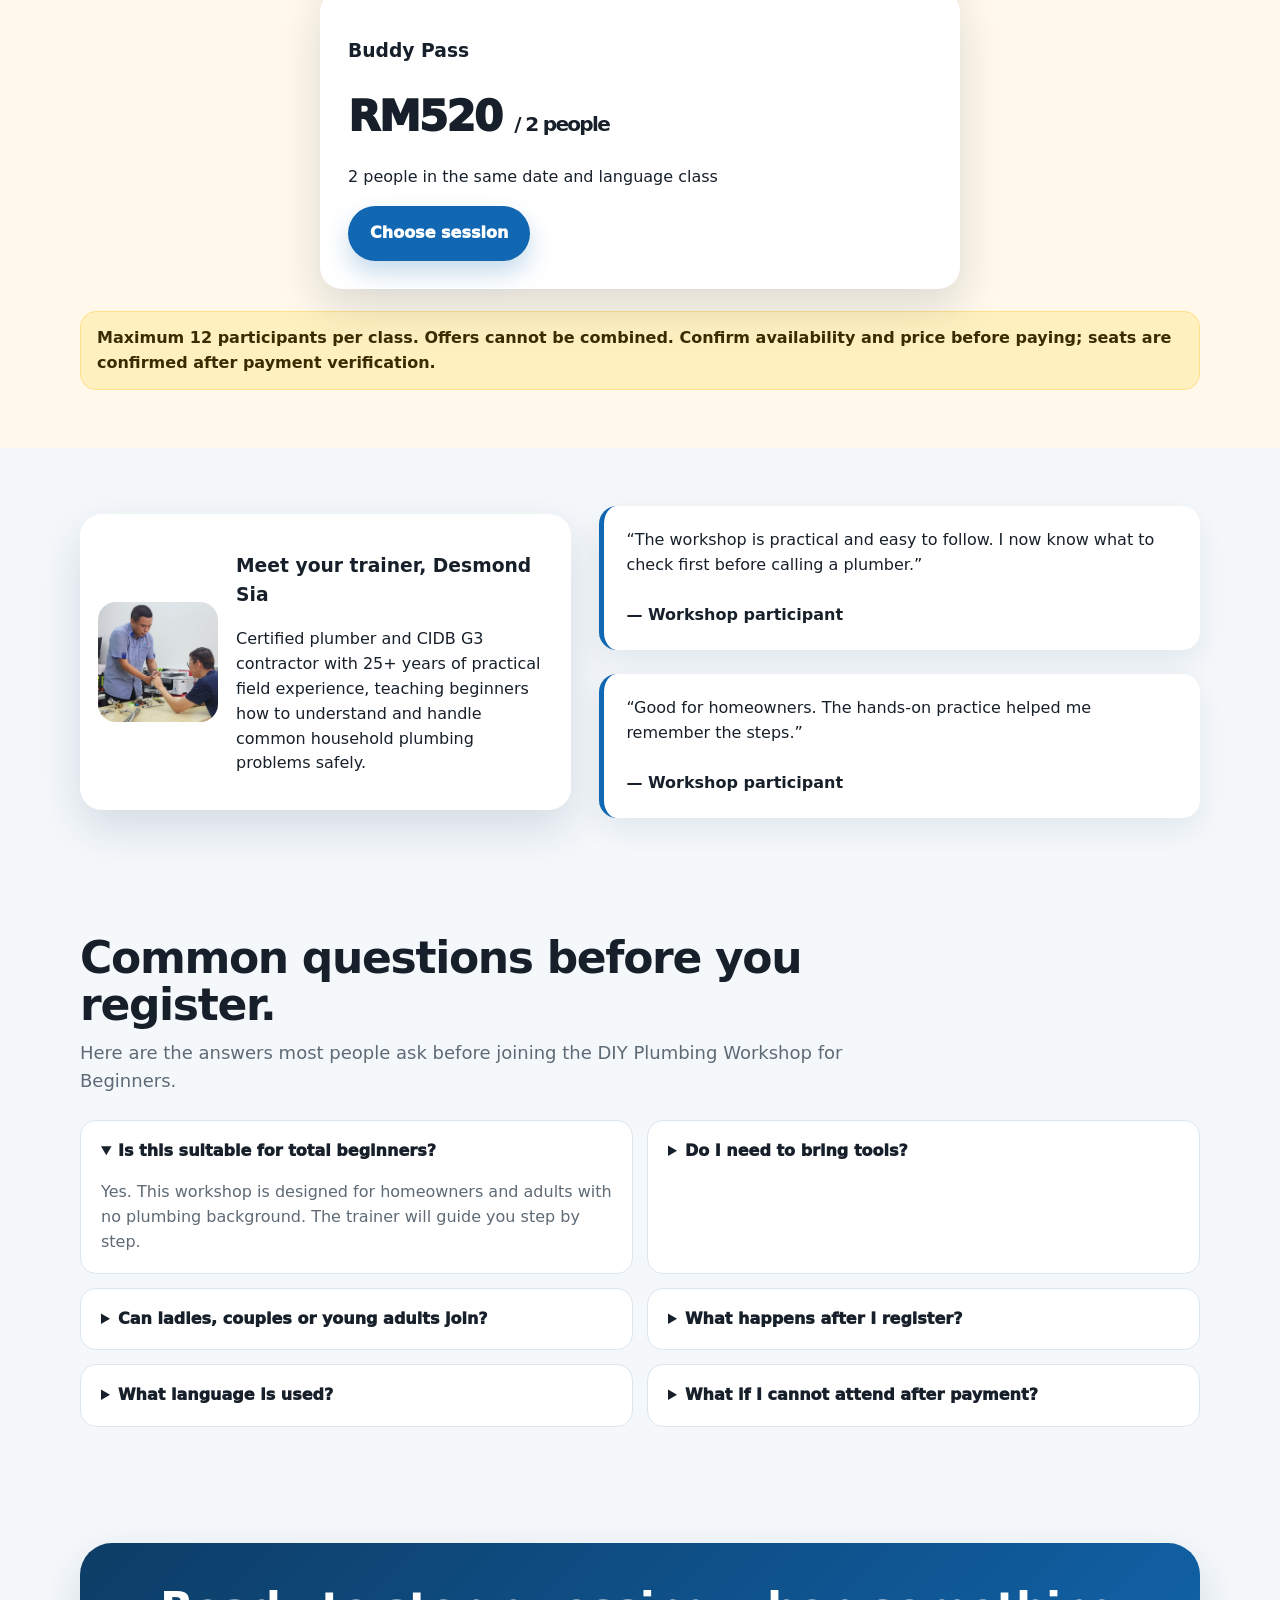
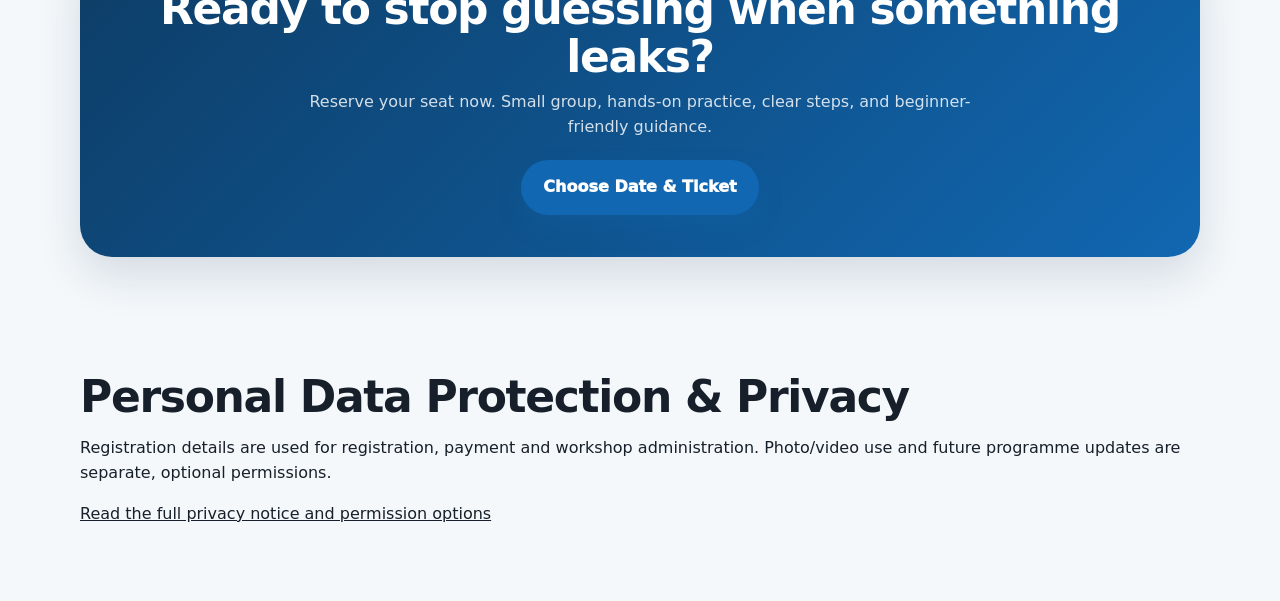
==== commit 3886e0fa: "Open November 14 English session and pause Mandarin registration" ====
--- a/index.html
+++ b/index.html
@@ -24,7 +24,7 @@
     fbq('init', '1644467059955423');
     fbq('track', 'PageView');
     fbq('track', 'ViewContent', {
-      content_name: 'DIY Plumbing Workshop October 2026',
+      content_name: 'DIY Plumbing Workshop October and November 2026',
       content_category: 'Workshop',
       value: 350,
       currency: 'MYR'
@@ -537,7 +537,7 @@
   </style>
 </head>
 <body>
-<nav style="padding:14px 6%;background:#eef6fa;text-align:right"><a href="zh/index.html">中文班 · 查看日期与时间</a></nav>
+<nav style="padding:14px 6%;background:#eef6fa;text-align:right"><span>中文班暂停报名 · Mandarin registration temporarily closed</span></nav>
 
   <header class="hero">
     <div class="wrap hero-grid">
@@ -548,7 +548,7 @@
 
         <div class="quick-facts">
           <div class="fact"><span>Workshop Fee</span> RM350 · Early Bird RM280<div class="buddy-fee">Buddy RM520 / 2 people</div></div>
-          <div class="fact"><span>Date</span> Saturdays in October 2026</div>
+          <div class="fact"><span>Date</span> 17 &amp; 24 Oct · 14 Nov 2026</div>
           <div class="fact"><span>Time</span> 9:00 AM–1:00 PM · English</div>
           <div class="fact"><span>Seats</span> Max 12 pax only</div>
         </div>
@@ -645,15 +645,16 @@
   <section class="offer" id="pricing">
     <div class="wrap">
       <div class="section-title">
-        <h2>Choose your October session.</h2>
+        <h2>Choose your workshop session.</h2>
         <p class="sub">Small group, hands-on practice. Choose a date and ticket. Your seat is confirmed after payment and session verification.</p>
       </div>
 
       <div class="dates">
 
-        <a class="date-card js-register" href="register.html?source=date-card&amp;session=L1-20261010-EN">10 Oct <span>Saturday</span></a>
+
         <a class="date-card js-register" href="register.html?session=L1-20261017-EN&amp;source=date-card">17 Oct <span>Saturday</span></a>
         <a class="date-card js-register" href="register.html?session=L1-20261024-EN&amp;source=date-card">24 Oct <span>Saturday</span></a>
+<a class="date-card js-register" href="register.html?session=L1-20261114-EN&amp;source=date-card">14 Nov <span>Saturday</span></a>
 
 
 
@@ -713,7 +714,7 @@
 
         <details>
           <summary>What language is used?</summary>
-          <p>Morning classes are in English (9:00 AM–1:00 PM). Separate Mandarin classes run from 2:00–6:00 PM on the same dates.</p>
+          <p>Morning classes are in English (9:00 AM–1:00 PM). Mandarin class registration is temporarily closed.</p>
         </details>
 
         <details>
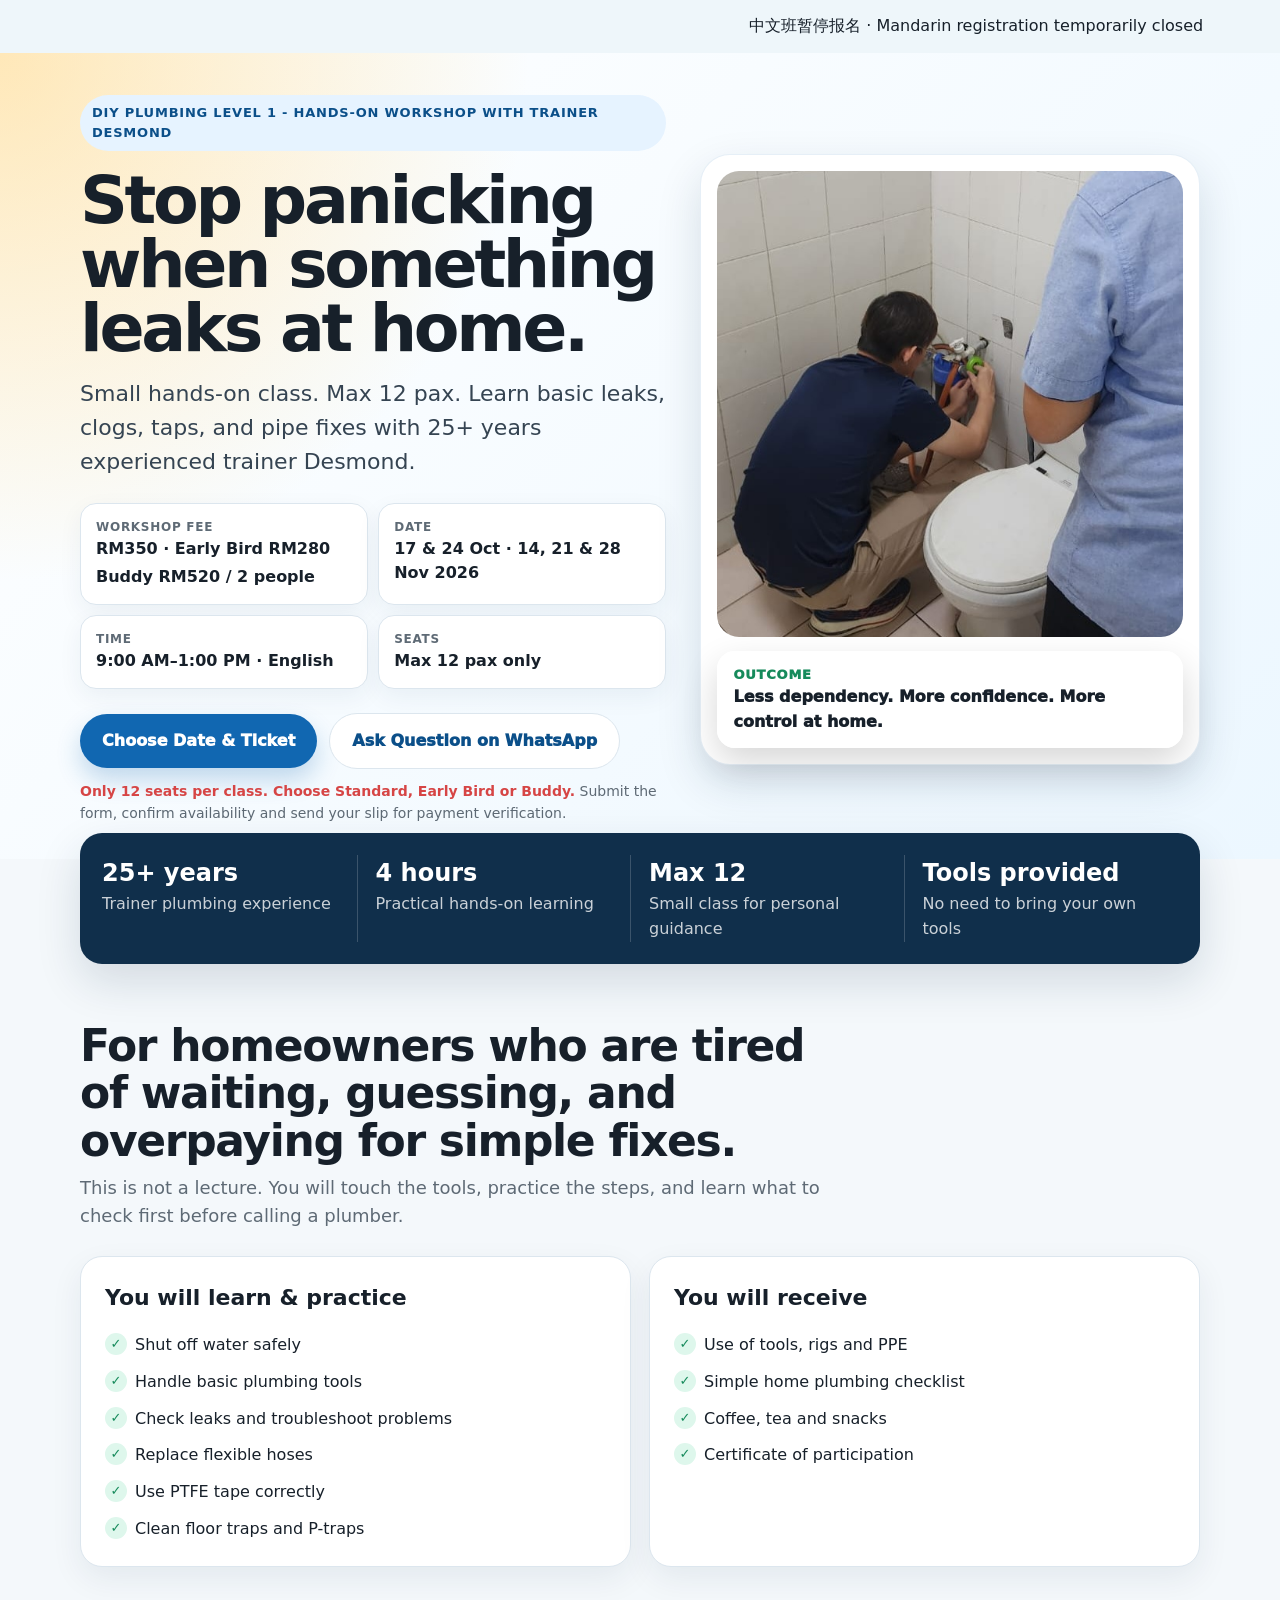
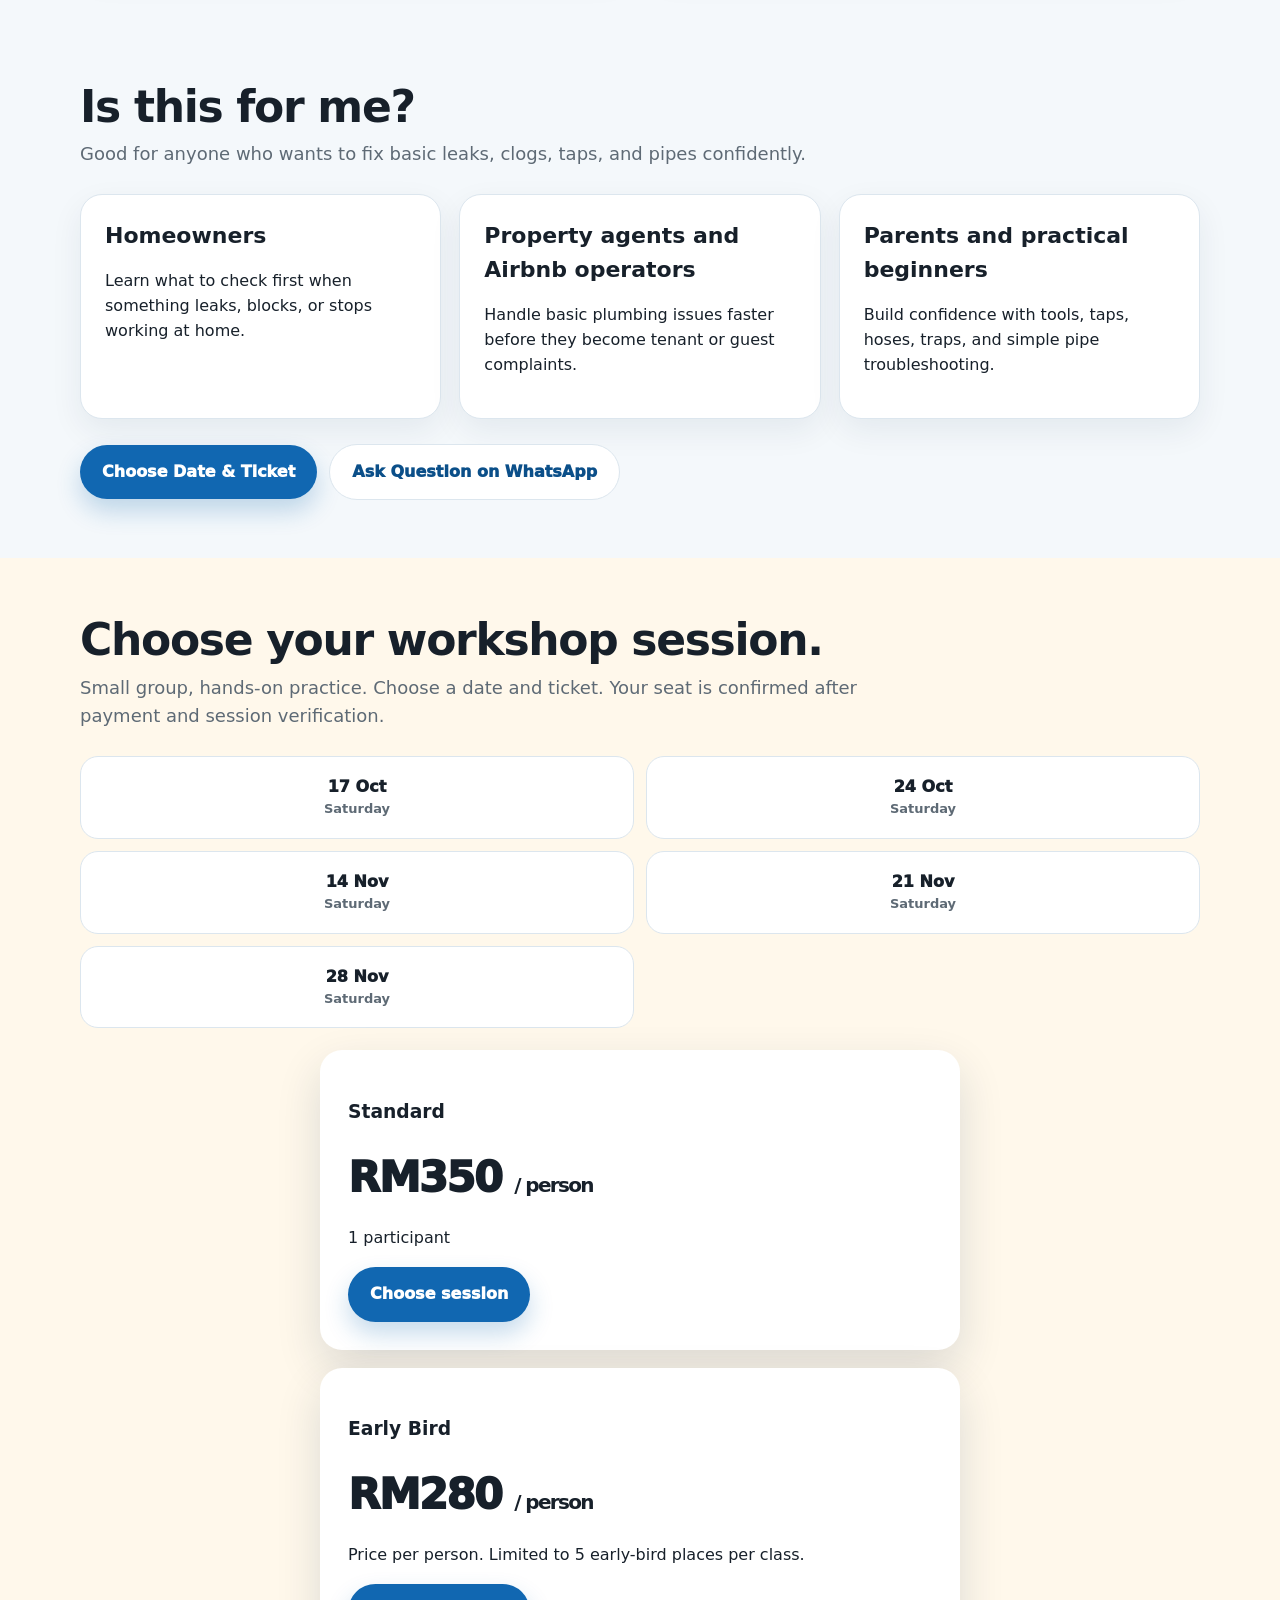
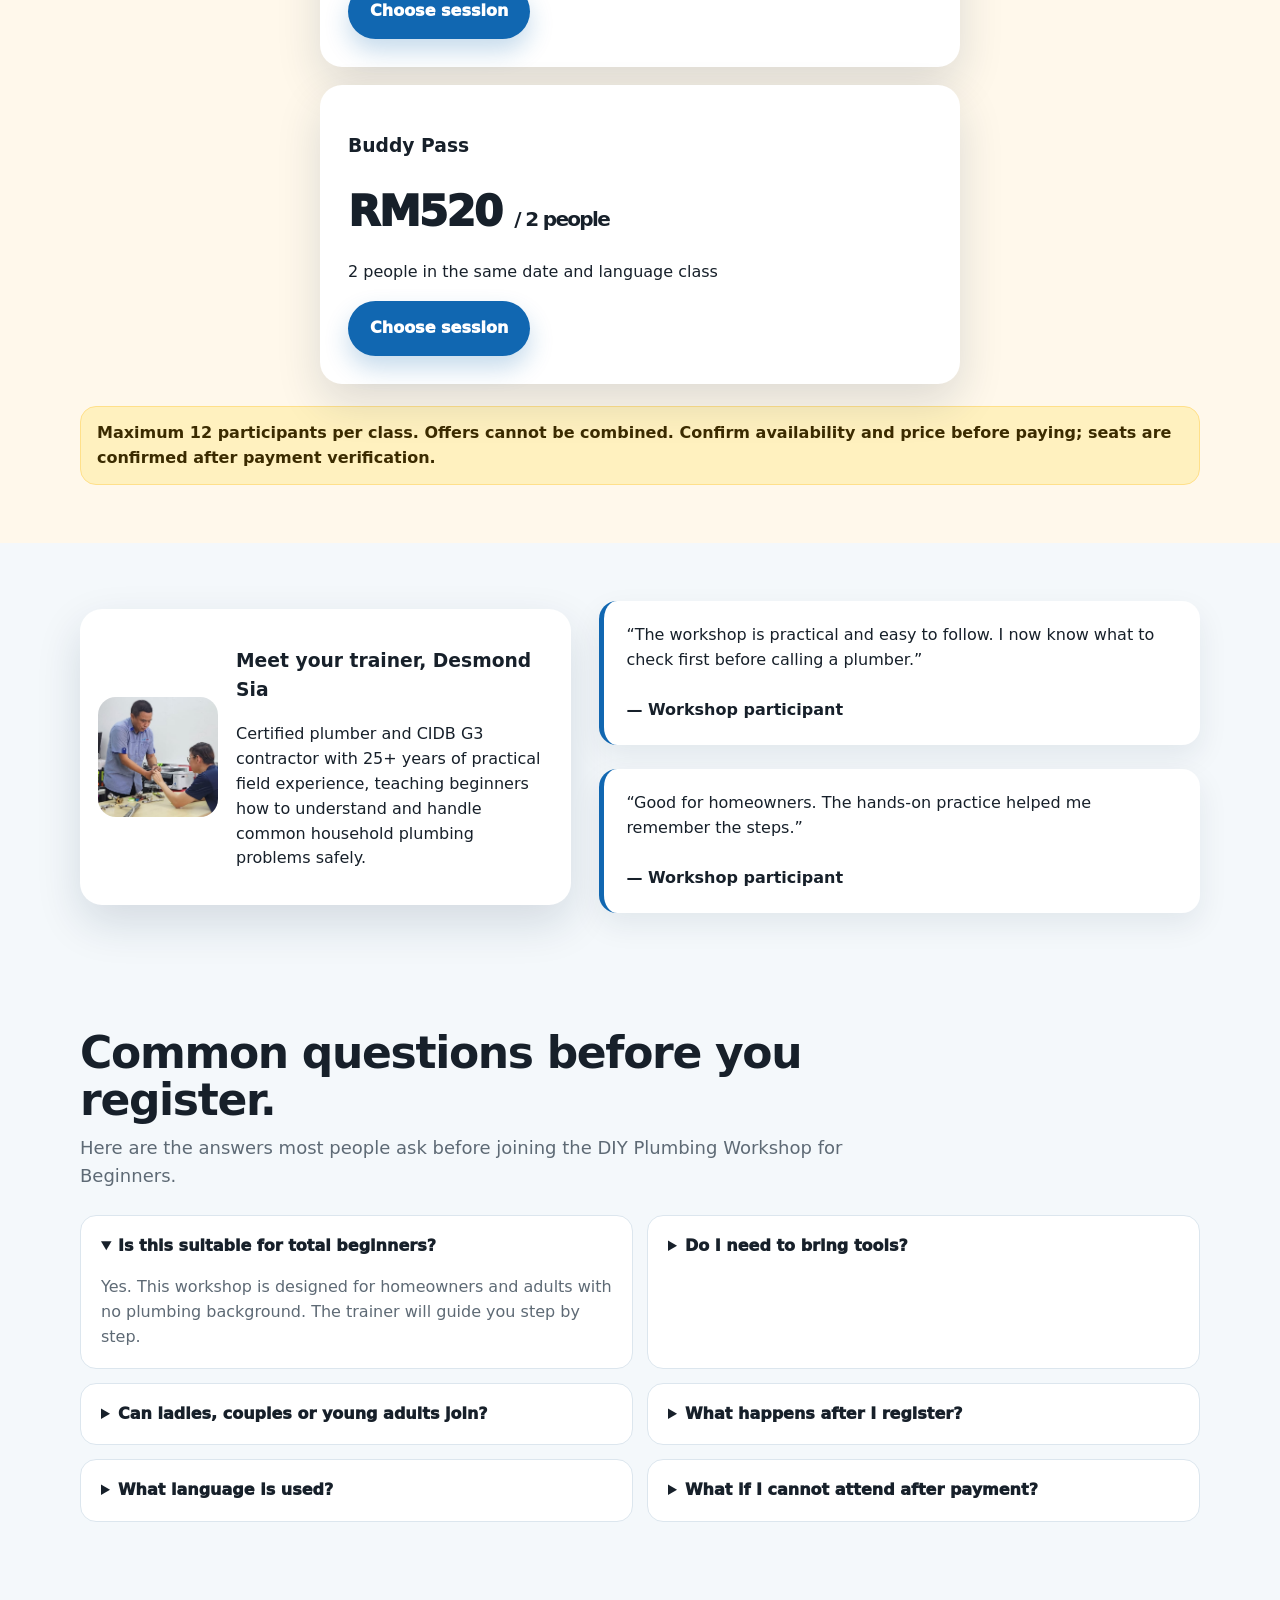
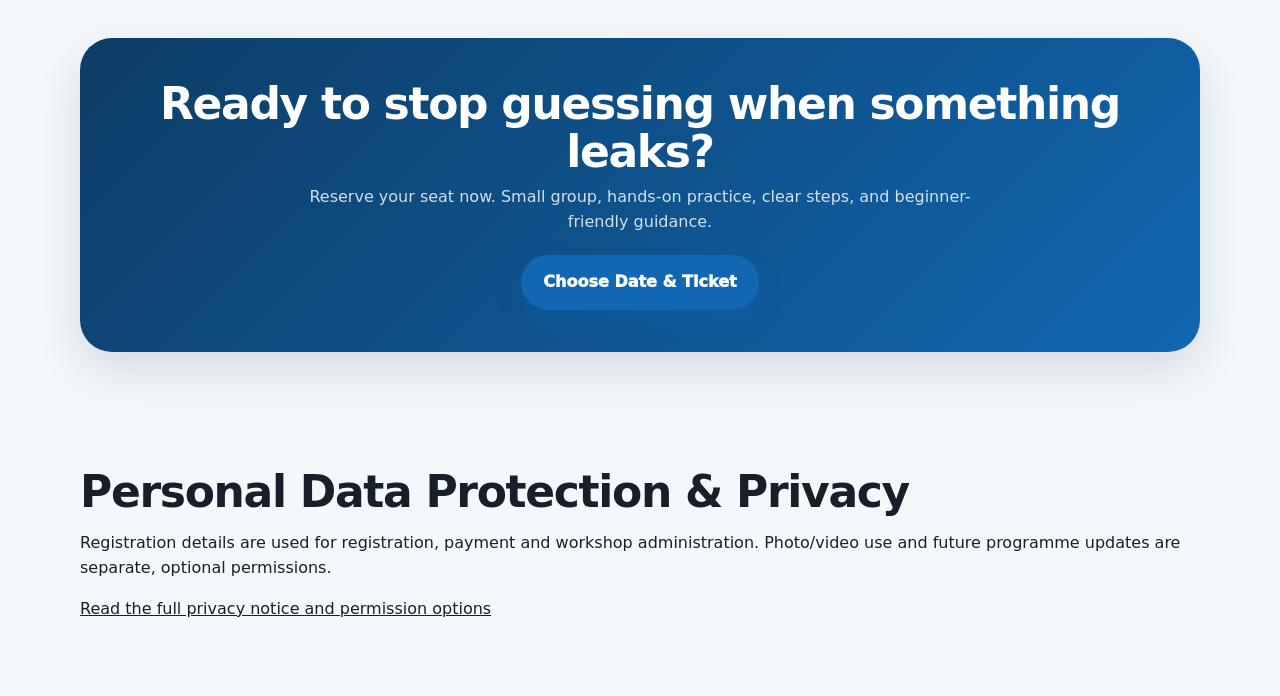
==== commit feff000e: "Open November 21 and 28 English workshop registration" ====
--- a/index.html
+++ b/index.html
@@ -548,7 +548,7 @@
 
         <div class="quick-facts">
           <div class="fact"><span>Workshop Fee</span> RM350 · Early Bird RM280<div class="buddy-fee">Buddy RM520 / 2 people</div></div>
-          <div class="fact"><span>Date</span> 17 &amp; 24 Oct · 14 Nov 2026</div>
+          <div class="fact"><span>Date</span> 17 &amp; 24 Oct · 14, 21 &amp; 28 Nov 2026</div>
           <div class="fact"><span>Time</span> 9:00 AM–1:00 PM · English</div>
           <div class="fact"><span>Seats</span> Max 12 pax only</div>
         </div>
@@ -655,6 +655,8 @@
         <a class="date-card js-register" href="register.html?session=L1-20261017-EN&amp;source=date-card">17 Oct <span>Saturday</span></a>
         <a class="date-card js-register" href="register.html?session=L1-20261024-EN&amp;source=date-card">24 Oct <span>Saturday</span></a>
 <a class="date-card js-register" href="register.html?session=L1-20261114-EN&amp;source=date-card">14 Nov <span>Saturday</span></a>
+<a class="date-card js-register" href="register.html?session=L1-20261121-EN&amp;source=date-card">21 Nov <span>Saturday</span></a>
+<a class="date-card js-register" href="register.html?session=L1-20261128-EN&amp;source=date-card">28 Nov <span>Saturday</span></a>
 
 
 
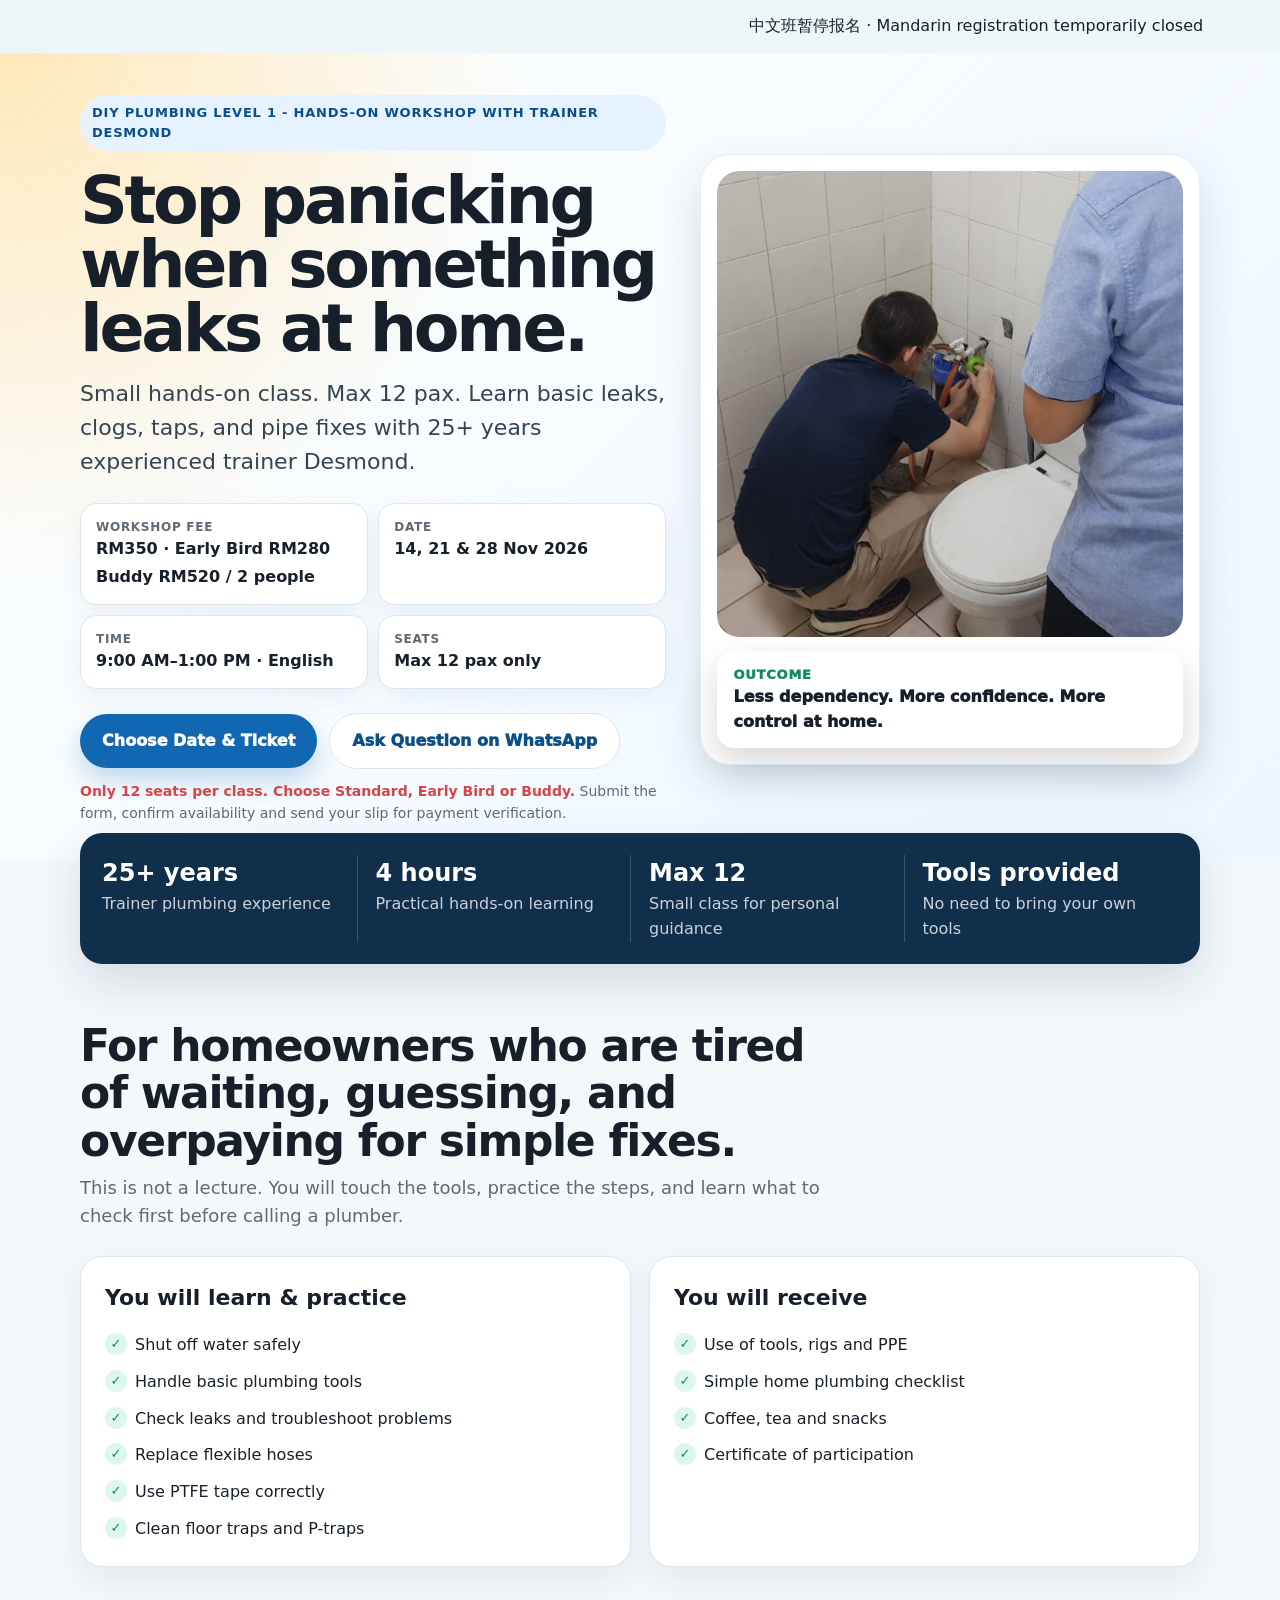
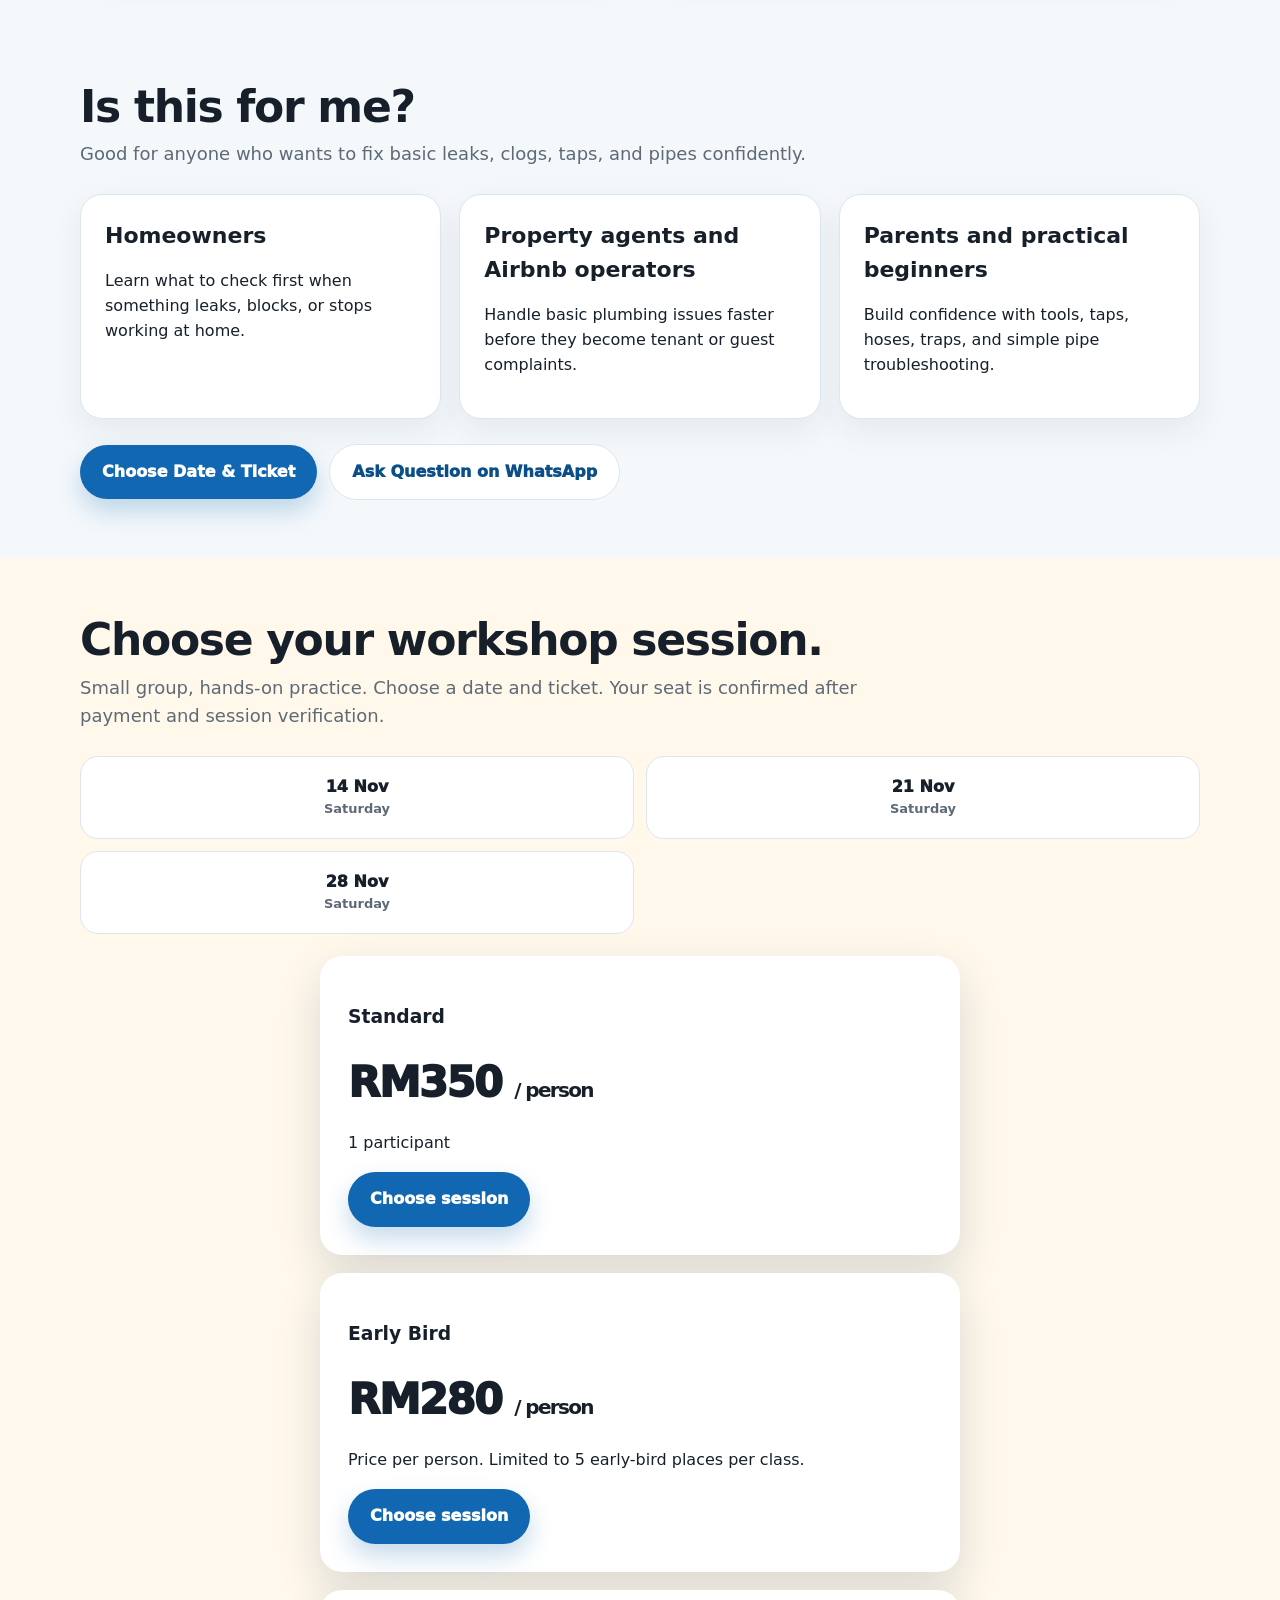
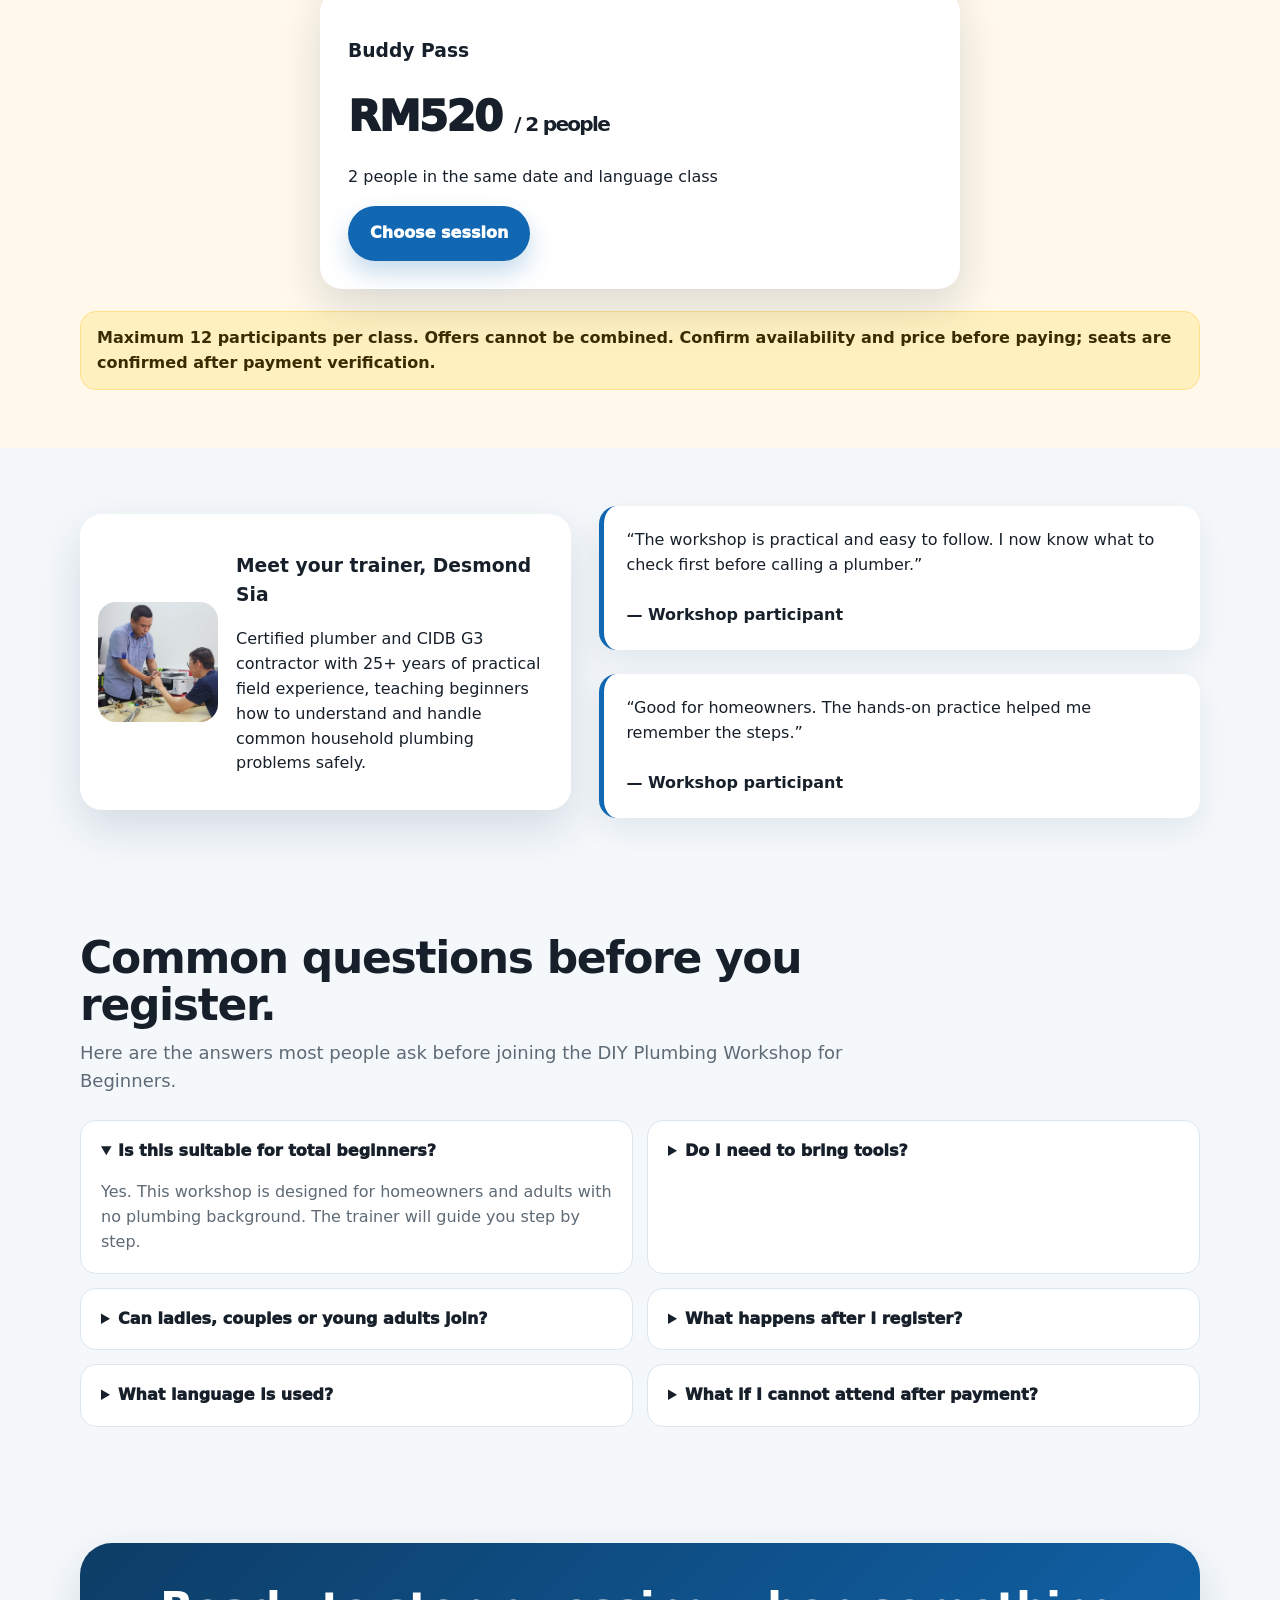
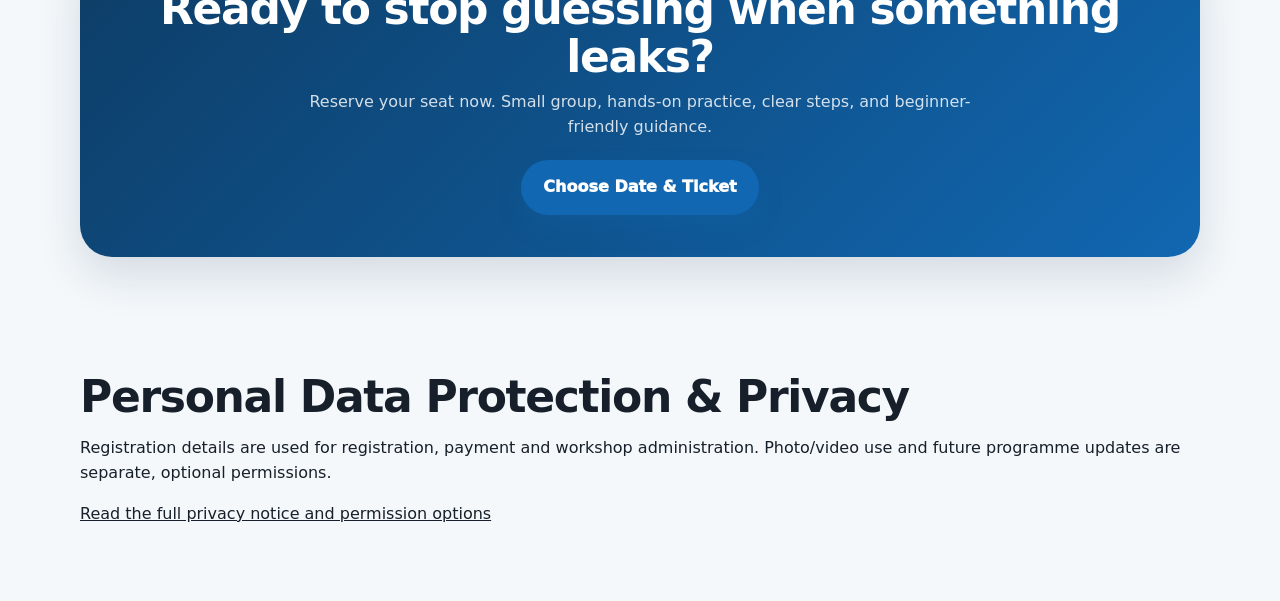
==== commit 80e07718: "Close October 17 and 24 public registration" ====
--- a/index.html
+++ b/index.html
@@ -548,7 +548,7 @@
 
         <div class="quick-facts">
           <div class="fact"><span>Workshop Fee</span> RM350 · Early Bird RM280<div class="buddy-fee">Buddy RM520 / 2 people</div></div>
-          <div class="fact"><span>Date</span> 17 &amp; 24 Oct · 14, 21 &amp; 28 Nov 2026</div>
+          <div class="fact"><span>Date</span> 14, 21 &amp; 28 Nov 2026</div>
           <div class="fact"><span>Time</span> 9:00 AM–1:00 PM · English</div>
           <div class="fact"><span>Seats</span> Max 12 pax only</div>
         </div>
@@ -652,8 +652,8 @@
       <div class="dates">
 
 
-        <a class="date-card js-register" href="register.html?session=L1-20261017-EN&amp;source=date-card">17 Oct <span>Saturday</span></a>
-        <a class="date-card js-register" href="register.html?session=L1-20261024-EN&amp;source=date-card">24 Oct <span>Saturday</span></a>
+
+
 <a class="date-card js-register" href="register.html?session=L1-20261114-EN&amp;source=date-card">14 Nov <span>Saturday</span></a>
 <a class="date-card js-register" href="register.html?session=L1-20261121-EN&amp;source=date-card">21 Nov <span>Saturday</span></a>
 <a class="date-card js-register" href="register.html?session=L1-20261128-EN&amp;source=date-card">28 Nov <span>Saturday</span></a>
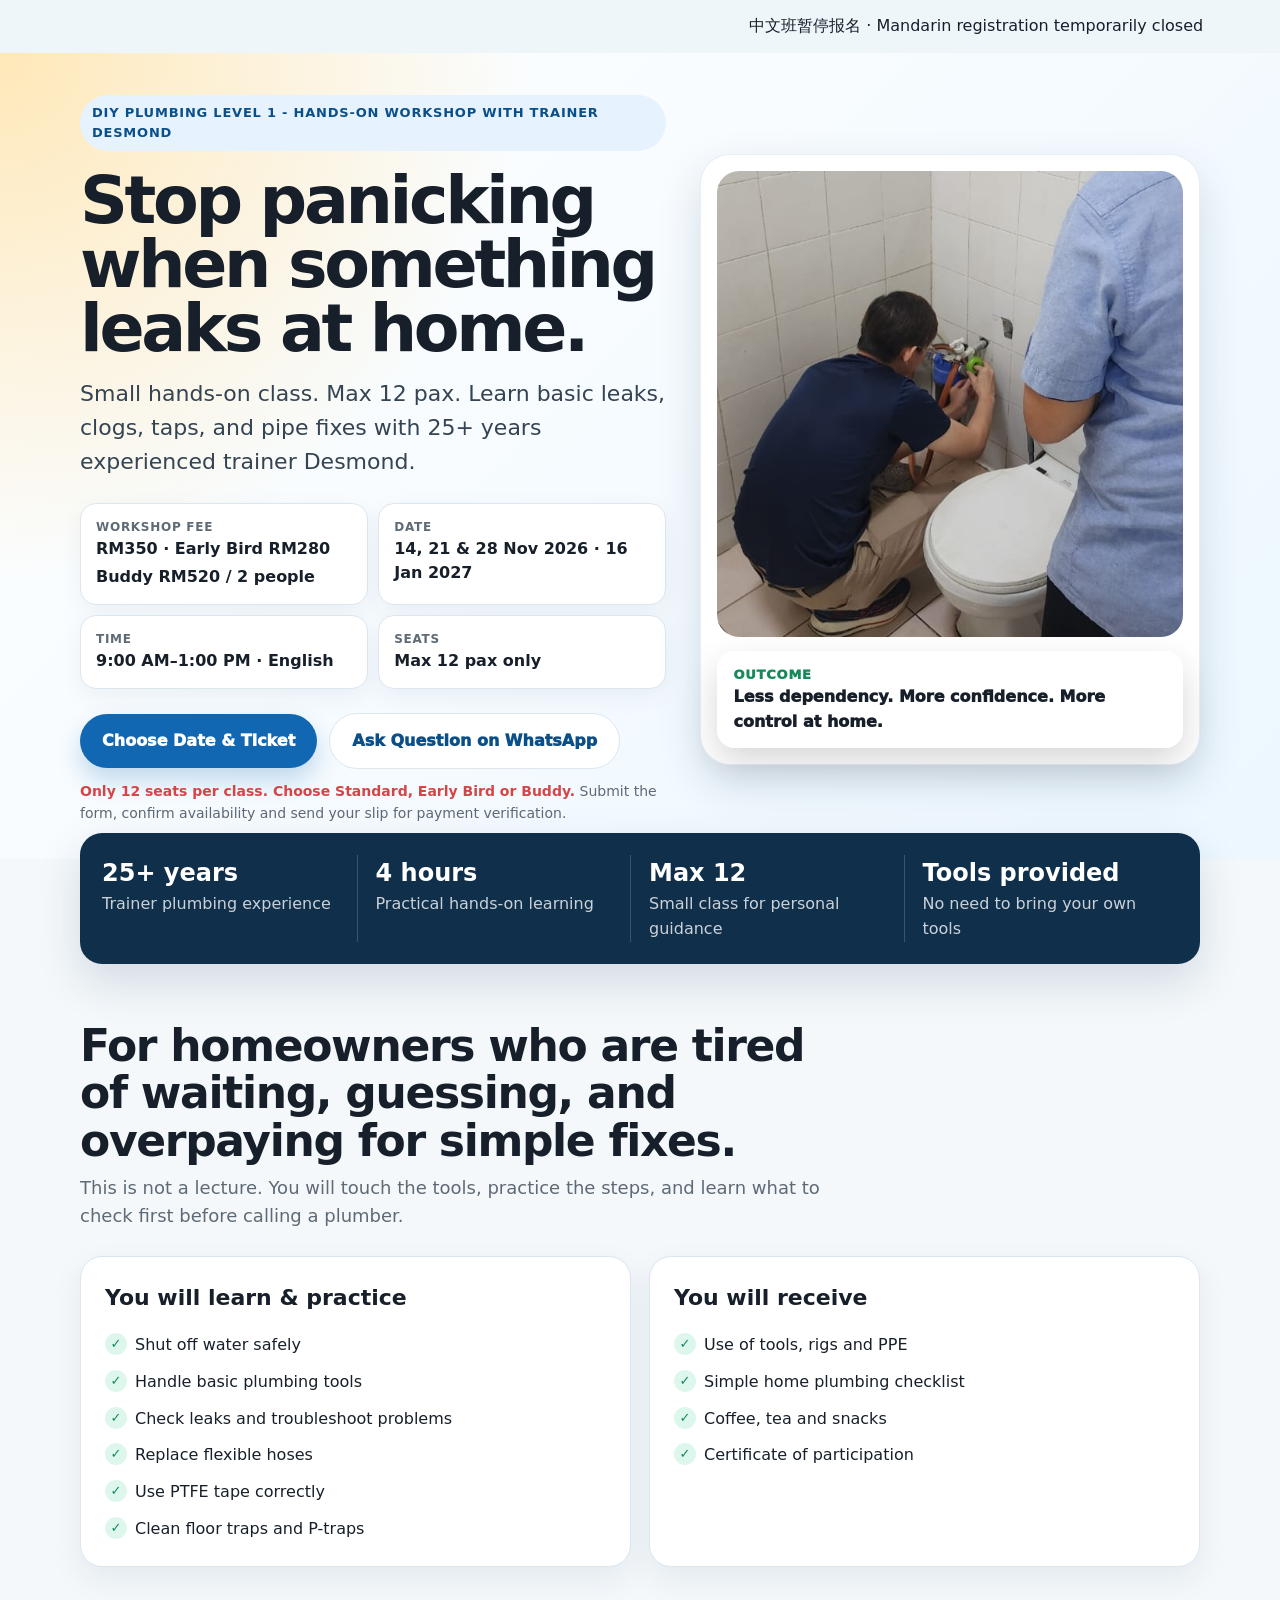
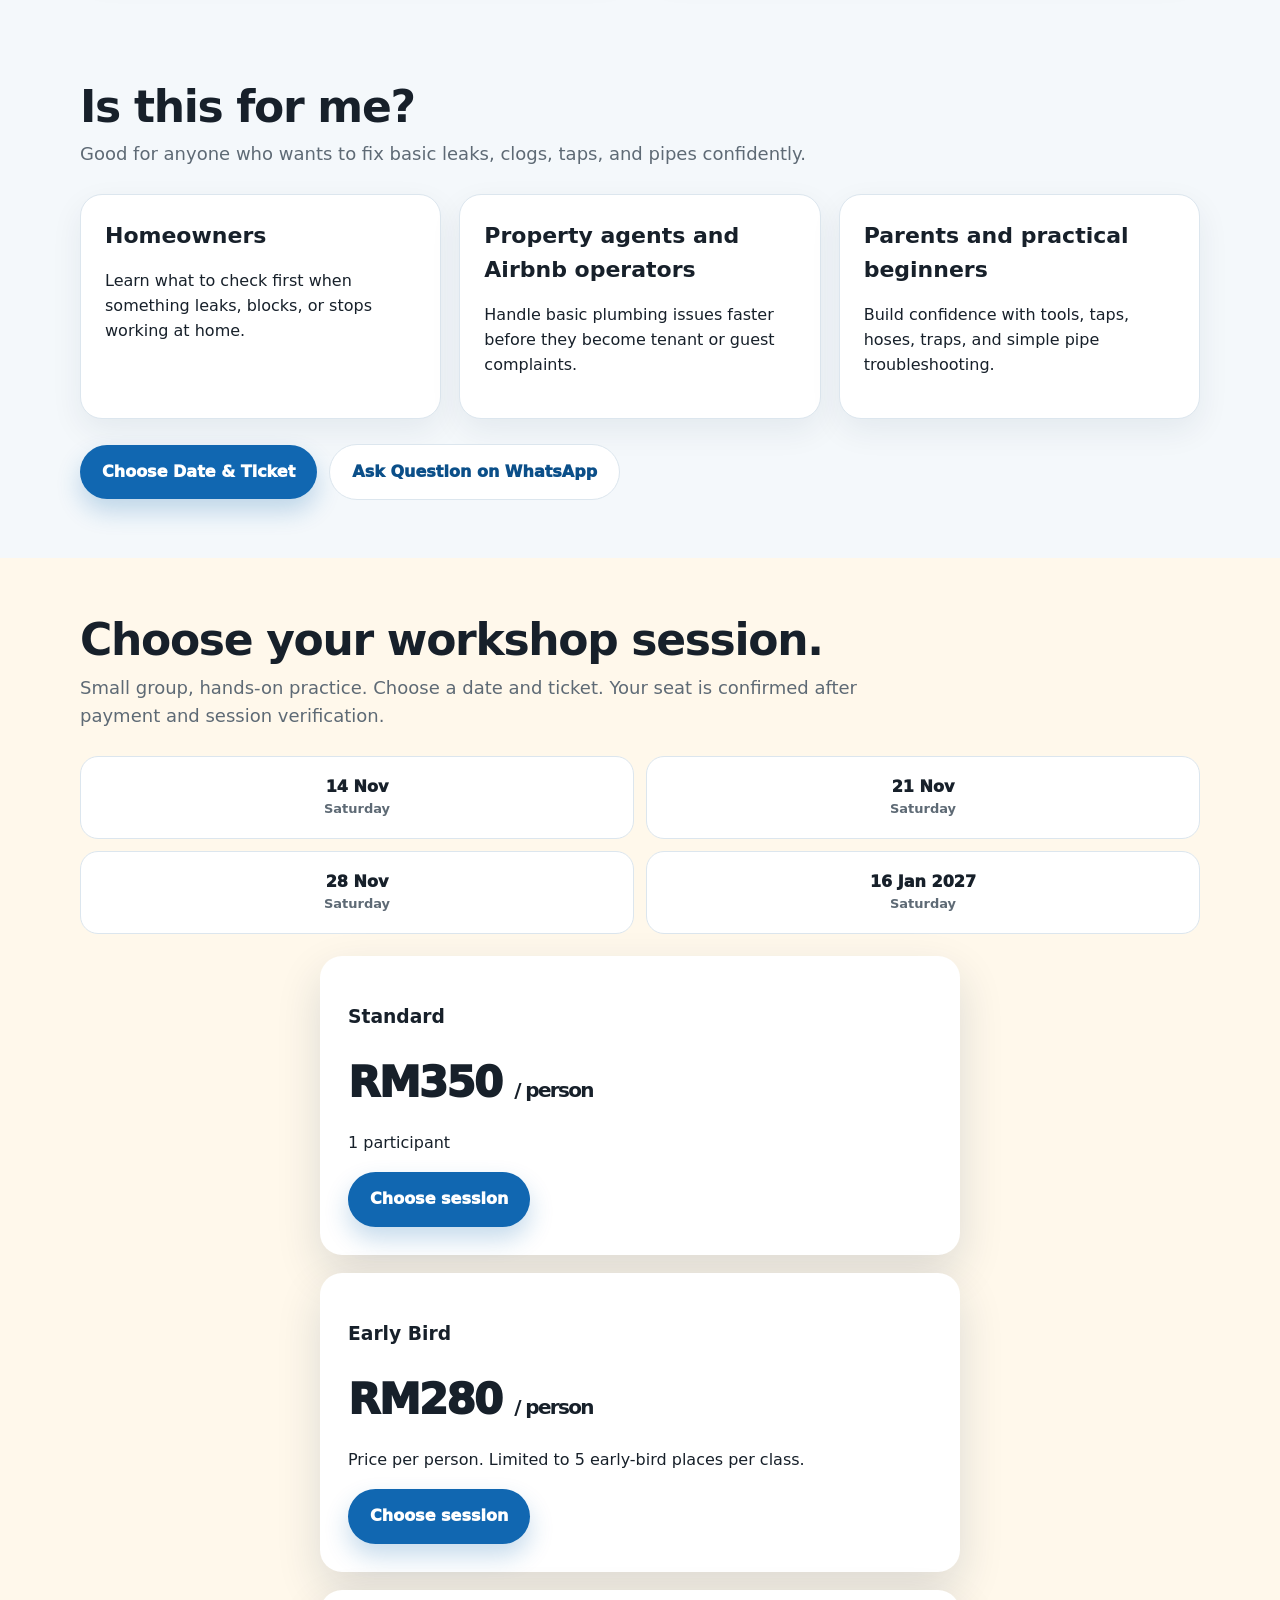
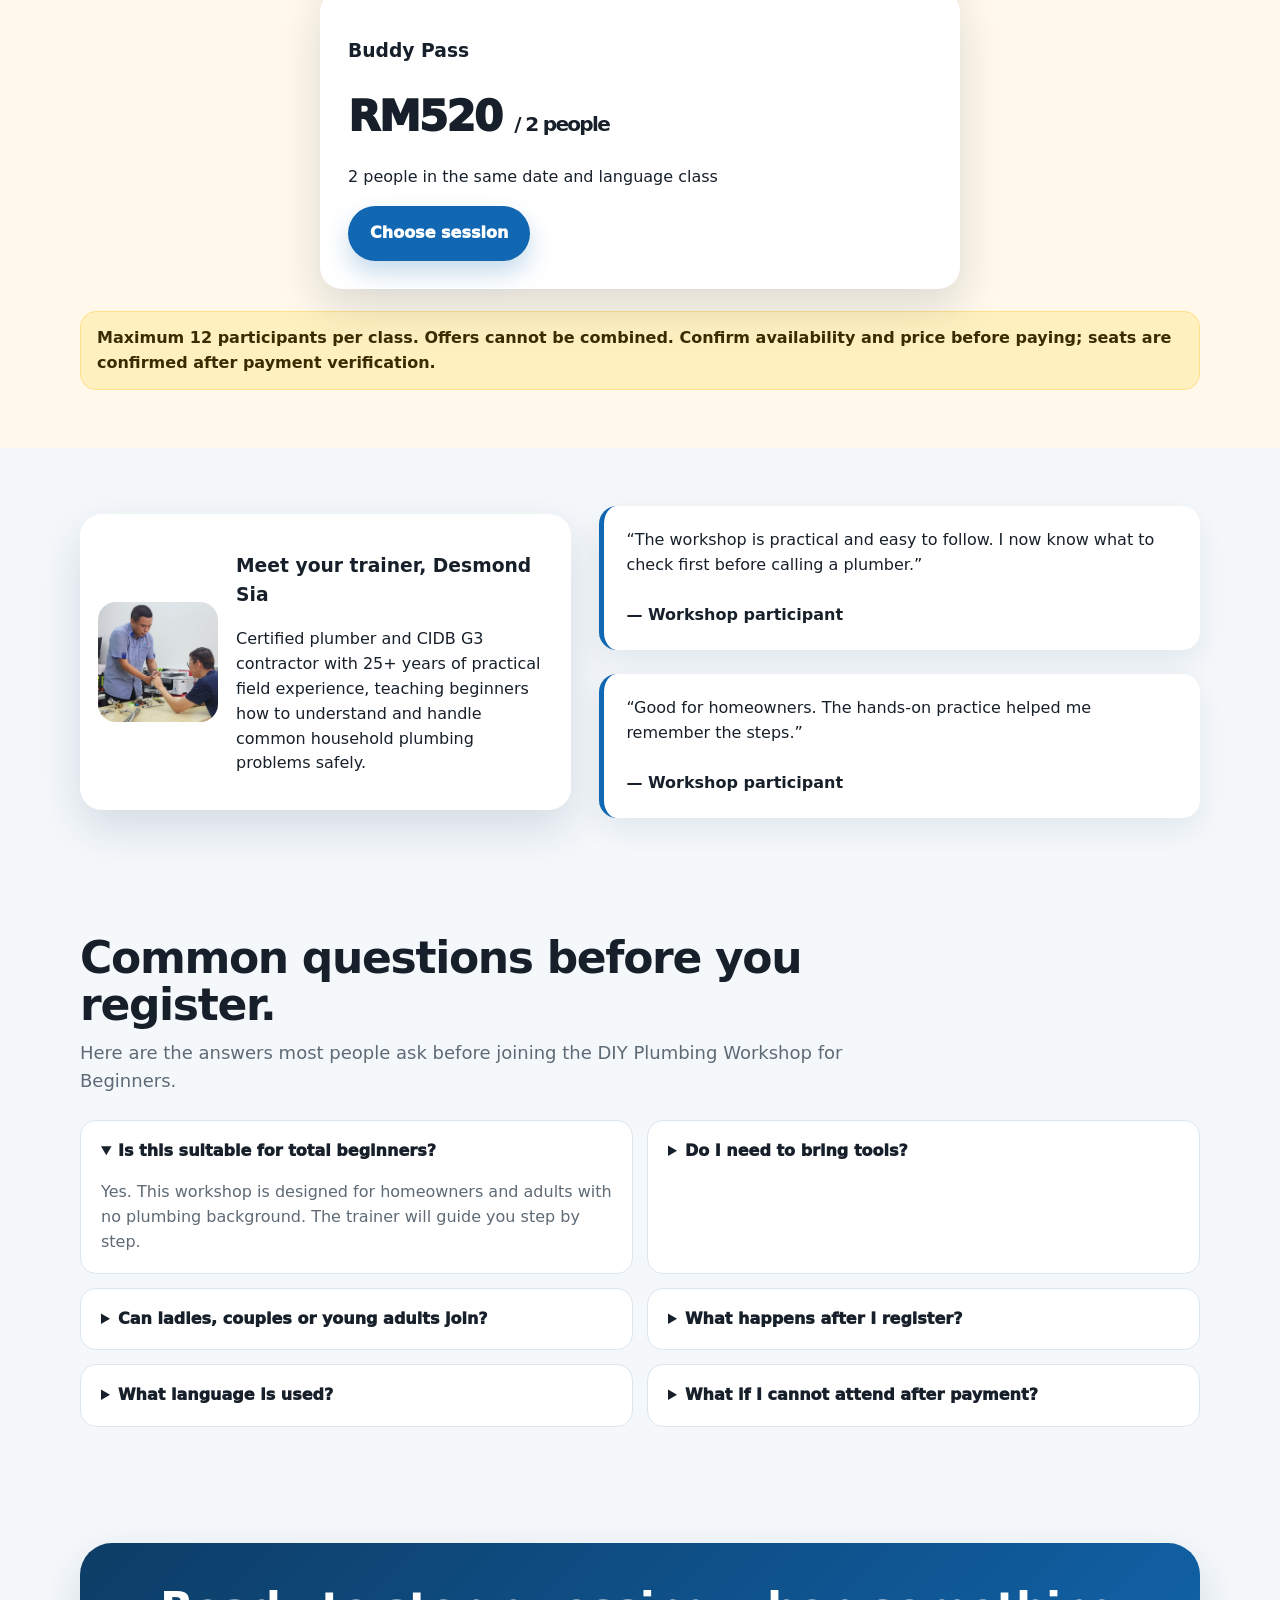
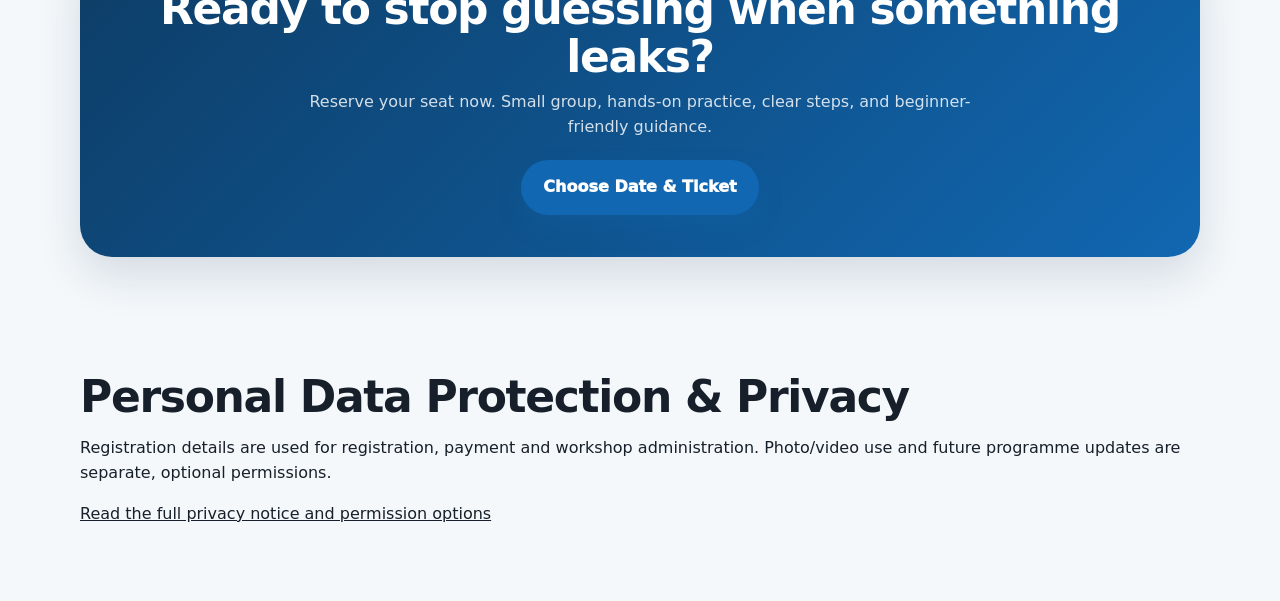
==== commit 6719fb08: "Open January 16 2027 English workshop registration" ====
--- a/index.html
+++ b/index.html
@@ -548,7 +548,7 @@
 
         <div class="quick-facts">
           <div class="fact"><span>Workshop Fee</span> RM350 · Early Bird RM280<div class="buddy-fee">Buddy RM520 / 2 people</div></div>
-          <div class="fact"><span>Date</span> 14, 21 &amp; 28 Nov 2026</div>
+          <div class="fact"><span>Date</span> 14, 21 &amp; 28 Nov 2026 · 16 Jan 2027</div>
           <div class="fact"><span>Time</span> 9:00 AM–1:00 PM · English</div>
           <div class="fact"><span>Seats</span> Max 12 pax only</div>
         </div>
@@ -657,6 +657,7 @@
 <a class="date-card js-register" href="register.html?session=L1-20261114-EN&amp;source=date-card">14 Nov <span>Saturday</span></a>
 <a class="date-card js-register" href="register.html?session=L1-20261121-EN&amp;source=date-card">21 Nov <span>Saturday</span></a>
 <a class="date-card js-register" href="register.html?session=L1-20261128-EN&amp;source=date-card">28 Nov <span>Saturday</span></a>
+<a class="date-card js-register" href="register.html?session=L1-20270116-EN&amp;source=date-card">16 Jan 2027 <span>Saturday</span></a>
 
 
 
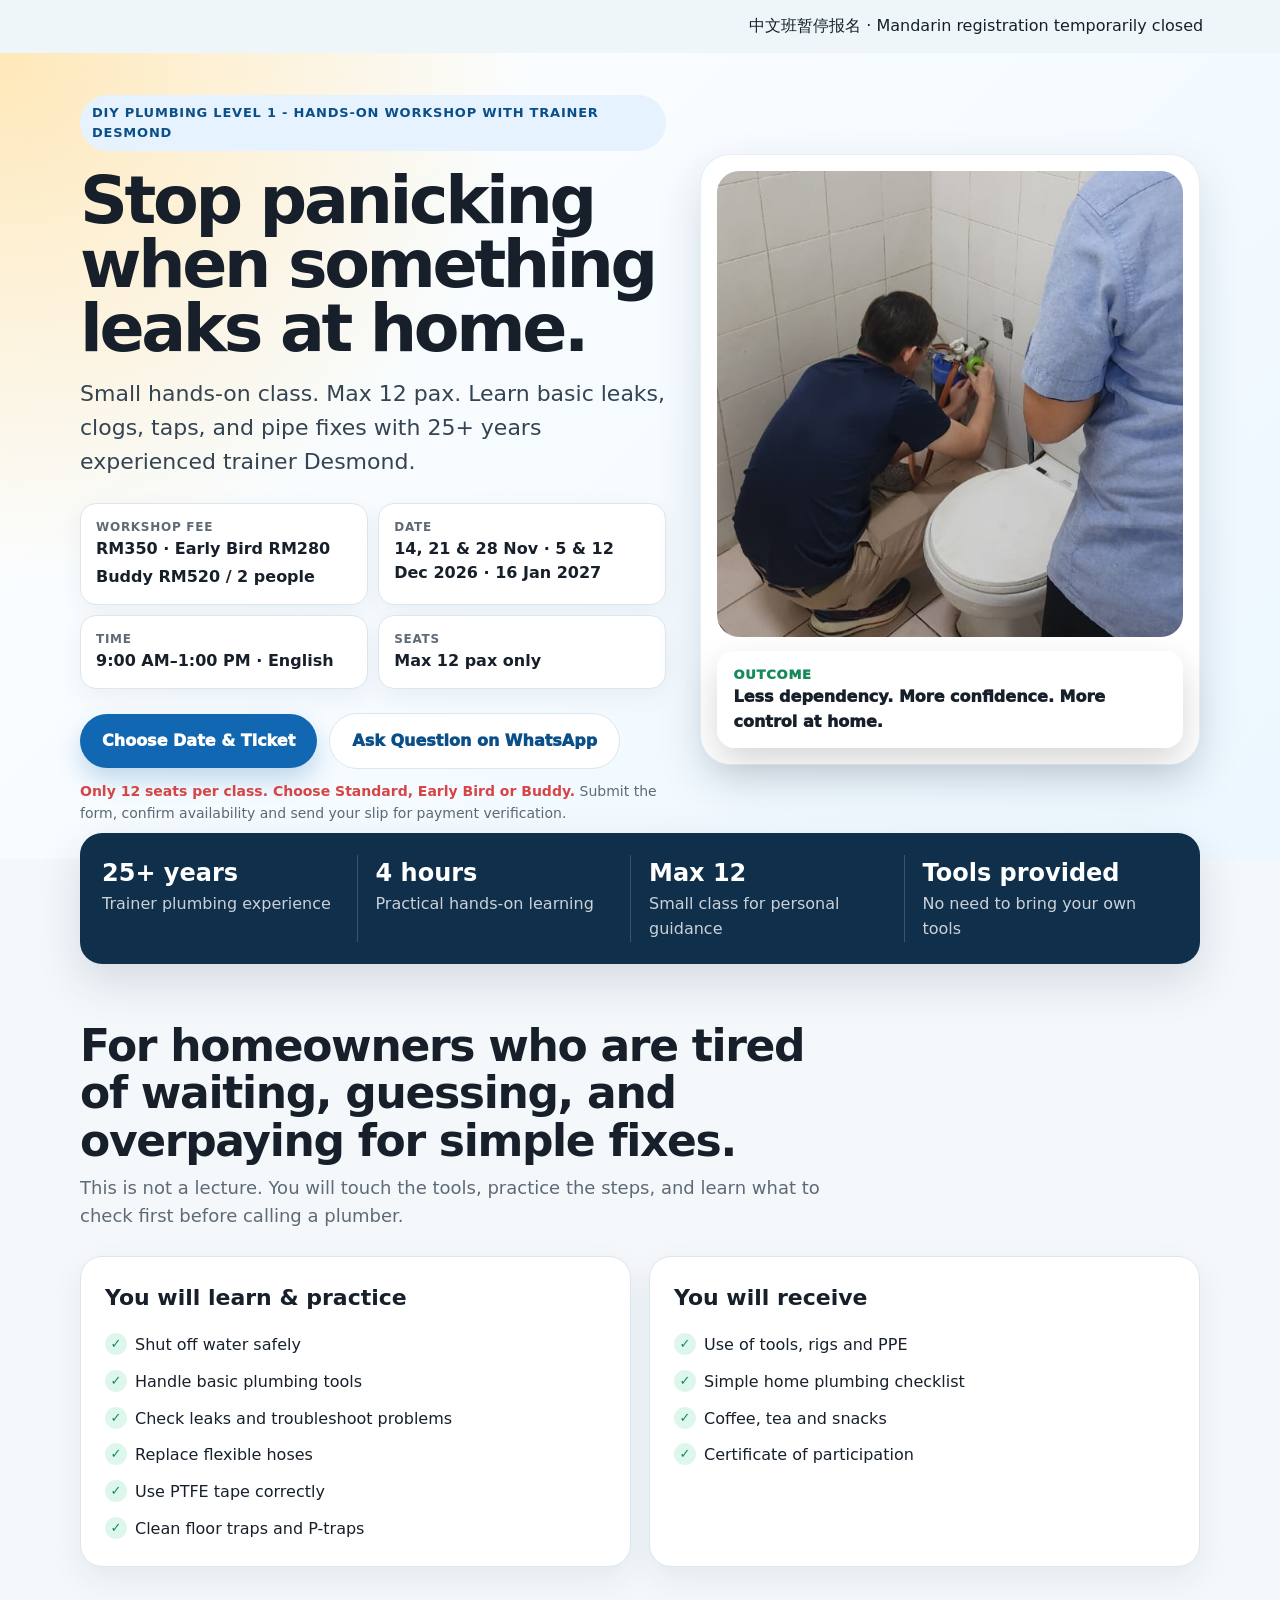
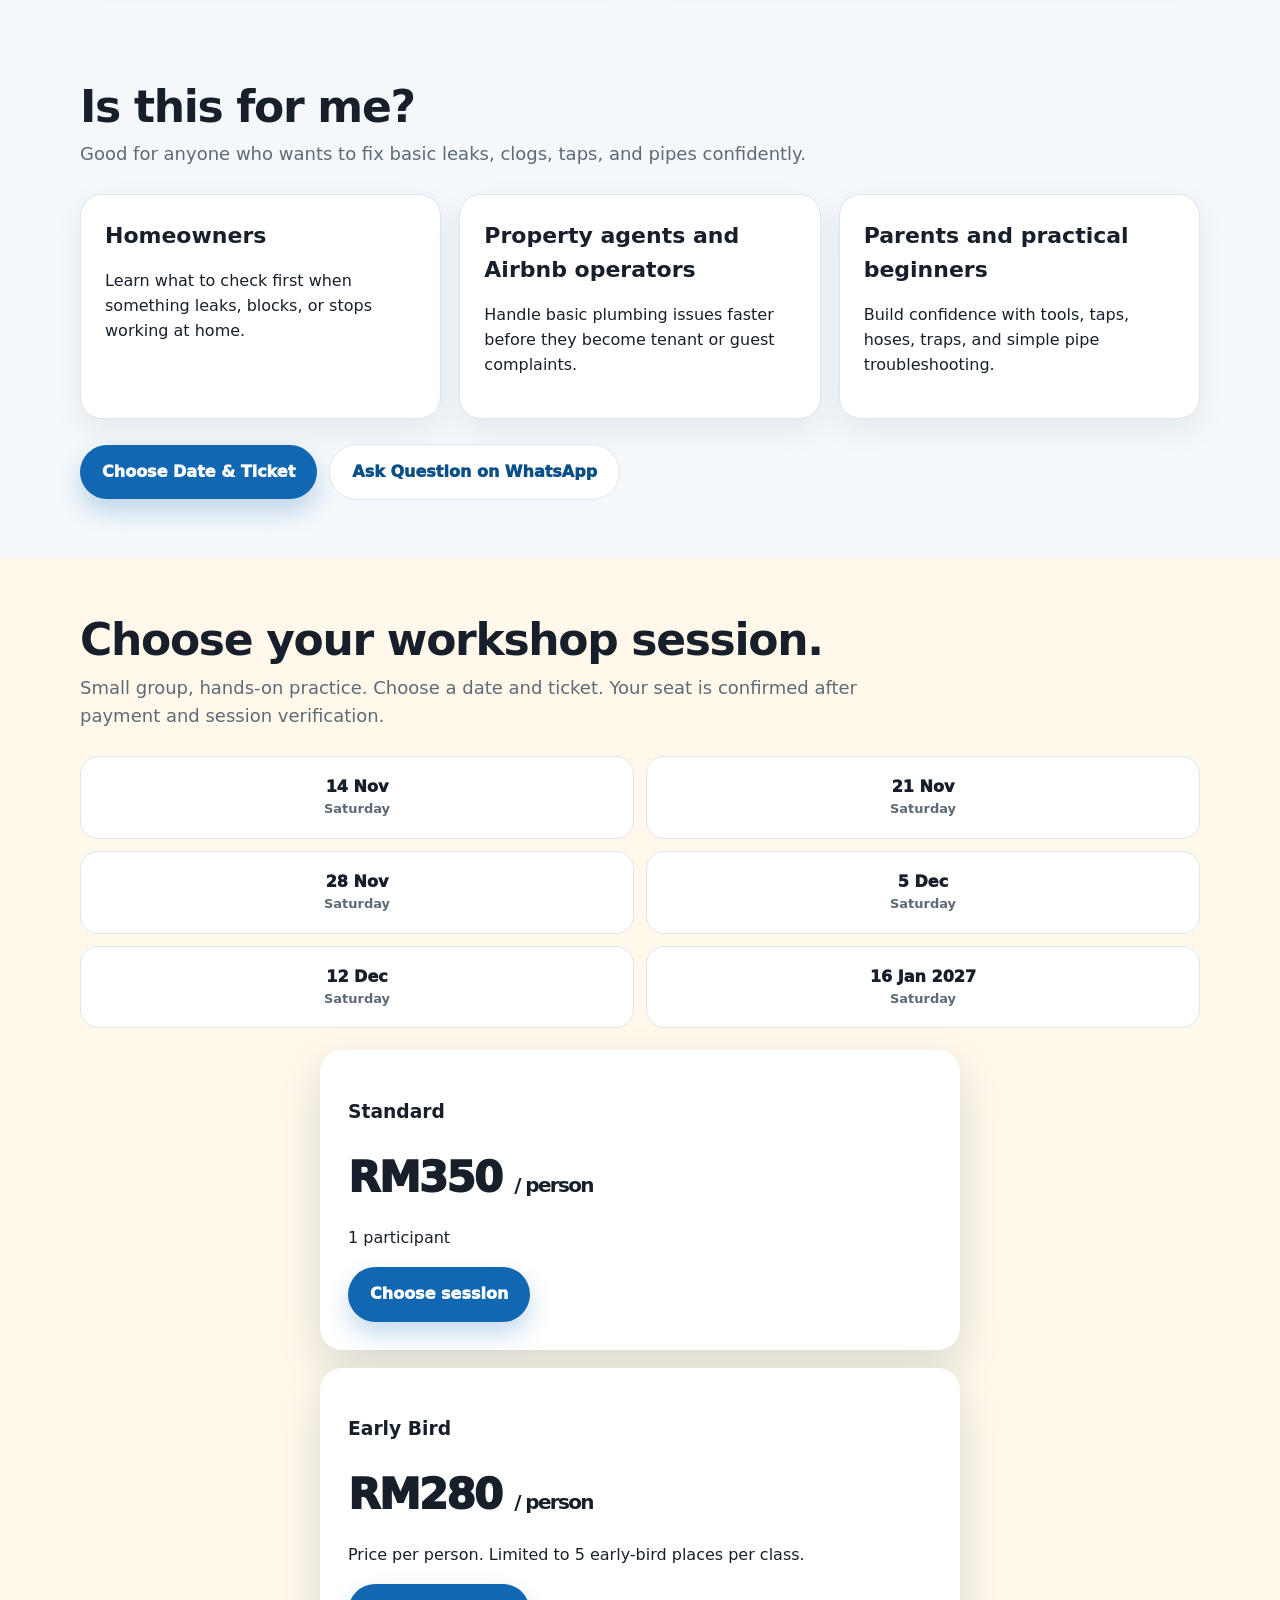
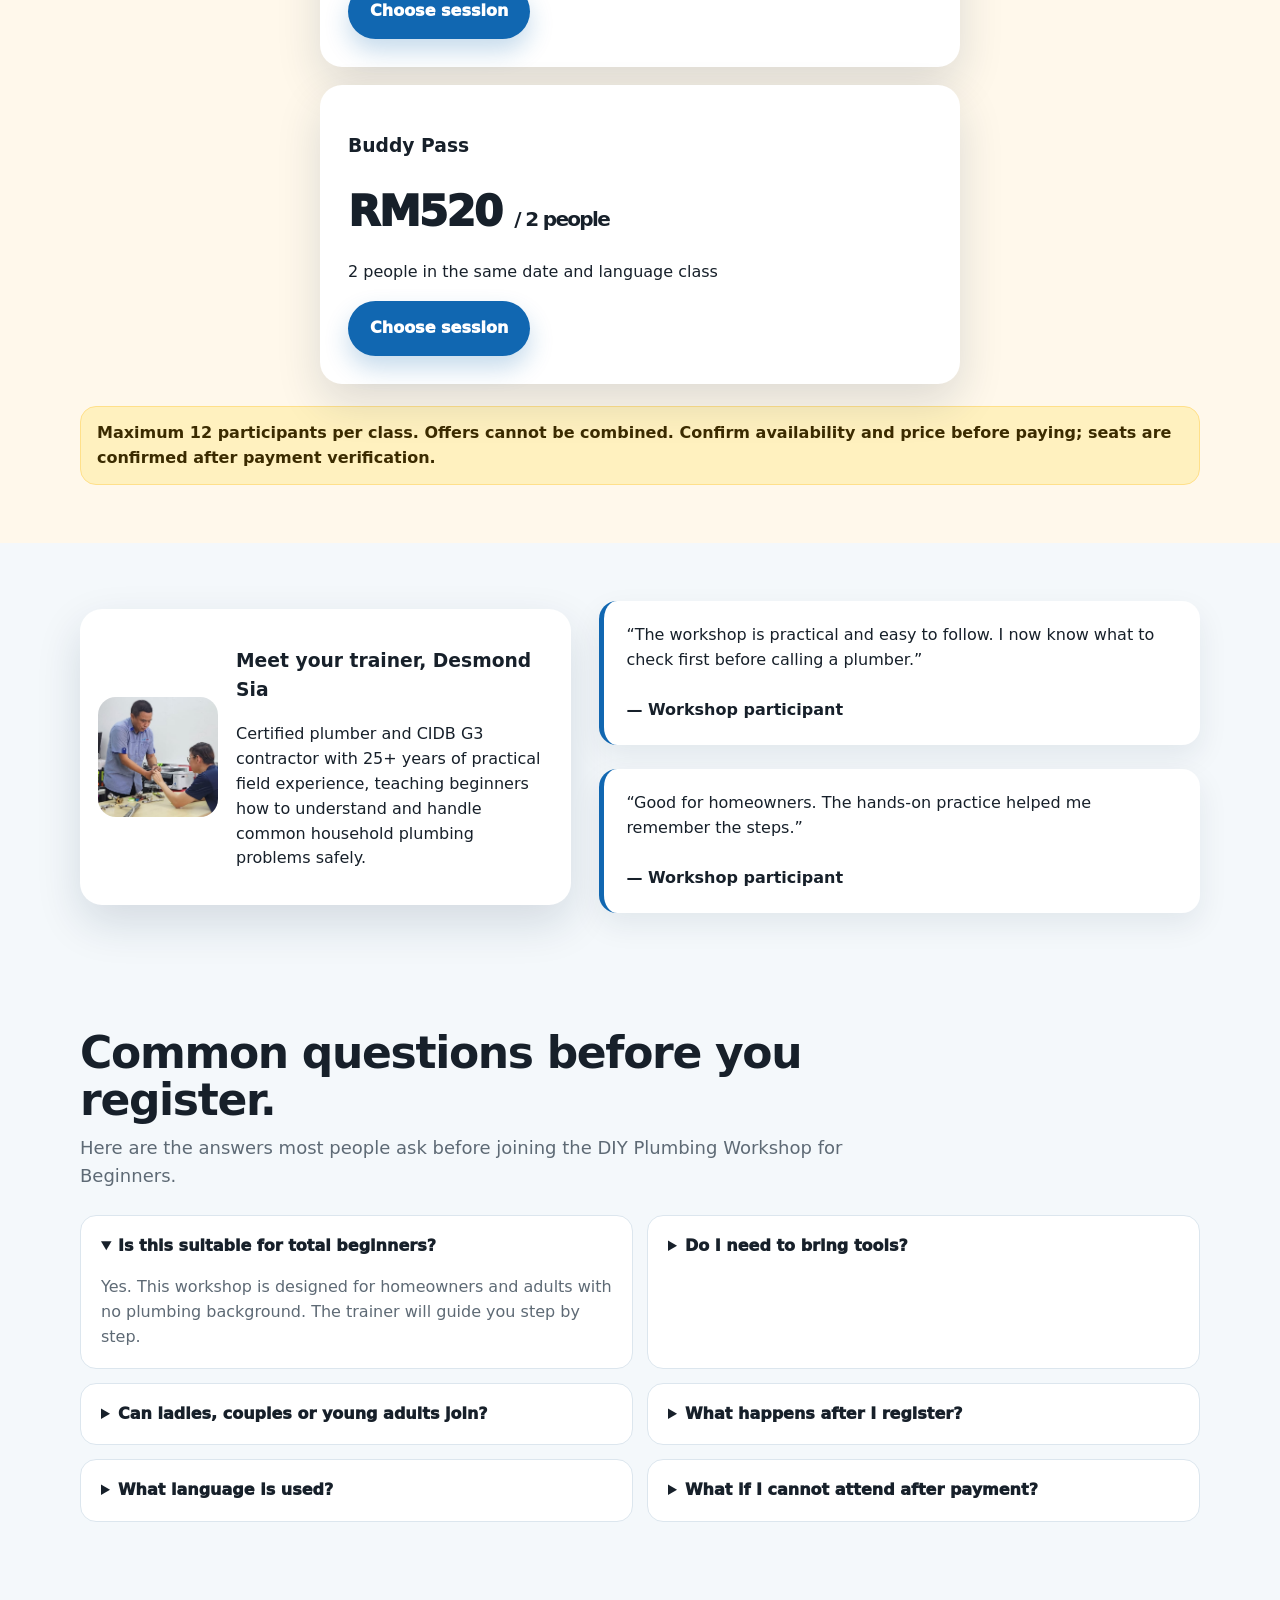
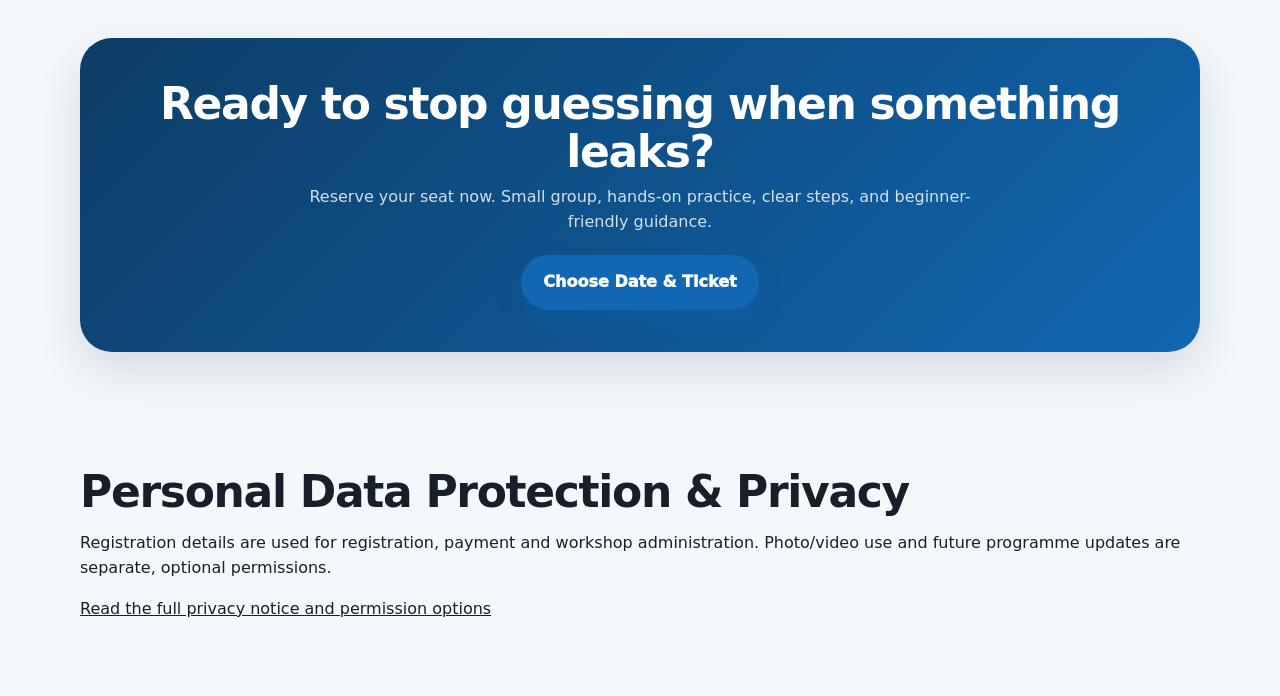
==== commit 5b1f6039: "Open December 5 and 12 on regular Level 1 registration" ====
--- a/index.html
+++ b/index.html
@@ -548,7 +548,7 @@
 
         <div class="quick-facts">
           <div class="fact"><span>Workshop Fee</span> RM350 · Early Bird RM280<div class="buddy-fee">Buddy RM520 / 2 people</div></div>
-          <div class="fact"><span>Date</span> 14, 21 &amp; 28 Nov 2026 · 16 Jan 2027</div>
+          <div class="fact"><span>Date</span> 14, 21 &amp; 28 Nov · 5 &amp; 12 Dec 2026 · 16 Jan 2027</div>
           <div class="fact"><span>Time</span> 9:00 AM–1:00 PM · English</div>
           <div class="fact"><span>Seats</span> Max 12 pax only</div>
         </div>
@@ -657,6 +657,8 @@
 <a class="date-card js-register" href="register.html?session=L1-20261114-EN&amp;source=date-card">14 Nov <span>Saturday</span></a>
 <a class="date-card js-register" href="register.html?session=L1-20261121-EN&amp;source=date-card">21 Nov <span>Saturday</span></a>
 <a class="date-card js-register" href="register.html?session=L1-20261128-EN&amp;source=date-card">28 Nov <span>Saturday</span></a>
+<a class="date-card js-register" href="register.html?session=L1-20261205-EN&amp;source=date-card">5 Dec <span>Saturday</span></a>
+<a class="date-card js-register" href="register.html?session=L1-20261212-EN&amp;source=date-card">12 Dec <span>Saturday</span></a>
 <a class="date-card js-register" href="register.html?session=L1-20270116-EN&amp;source=date-card">16 Jan 2027 <span>Saturday</span></a>
 
 
